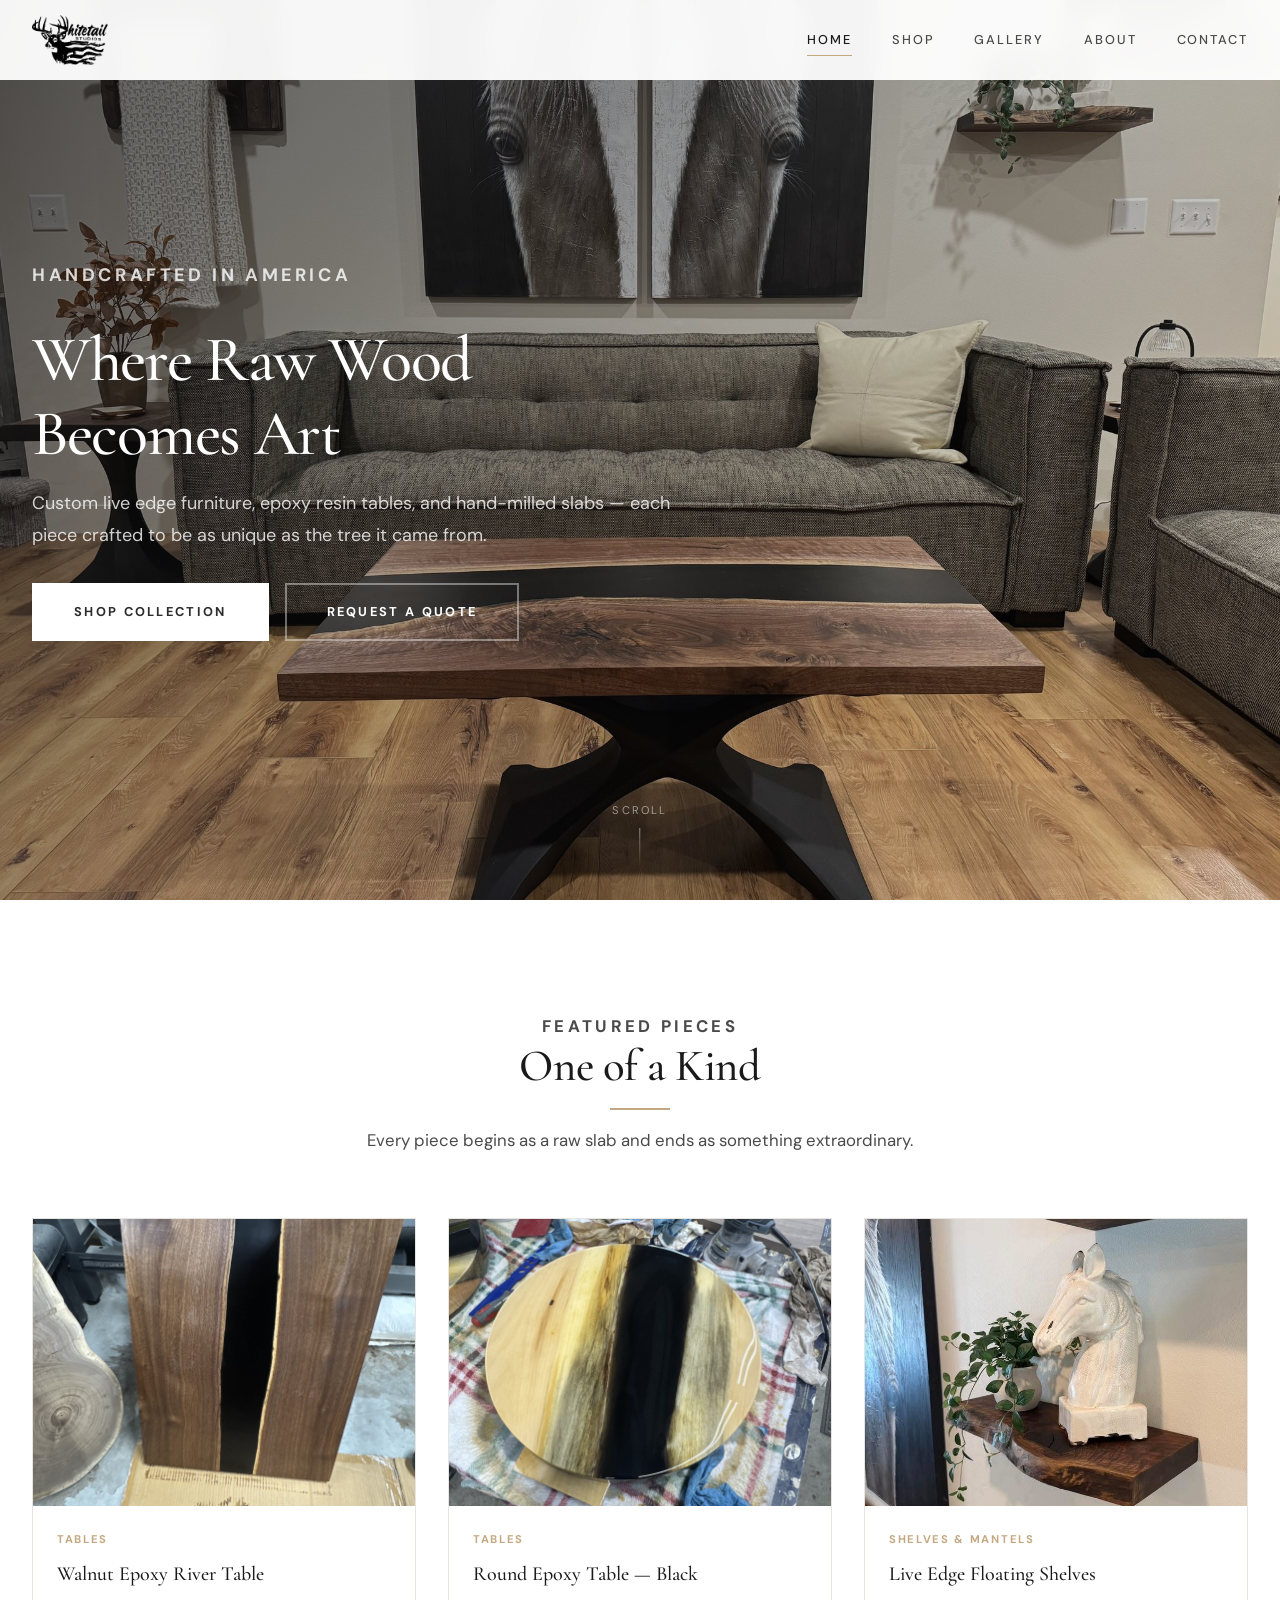
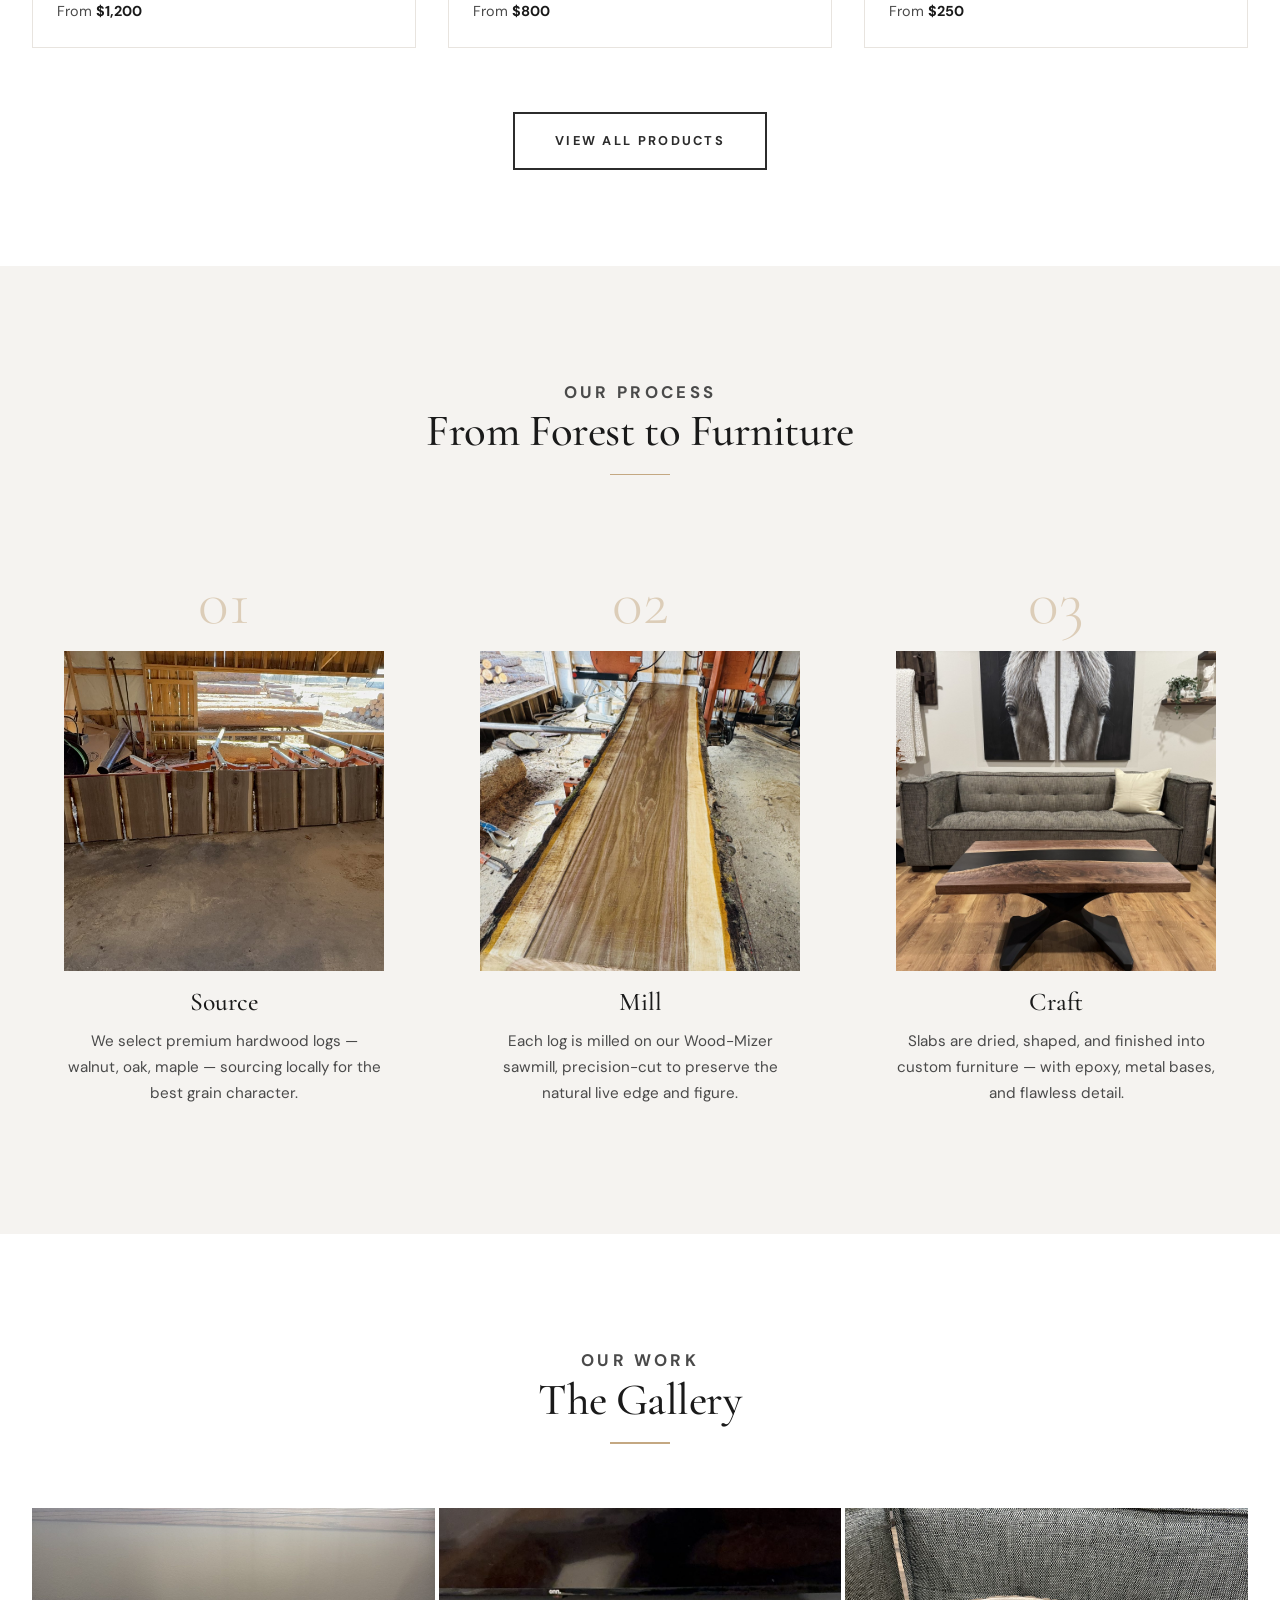
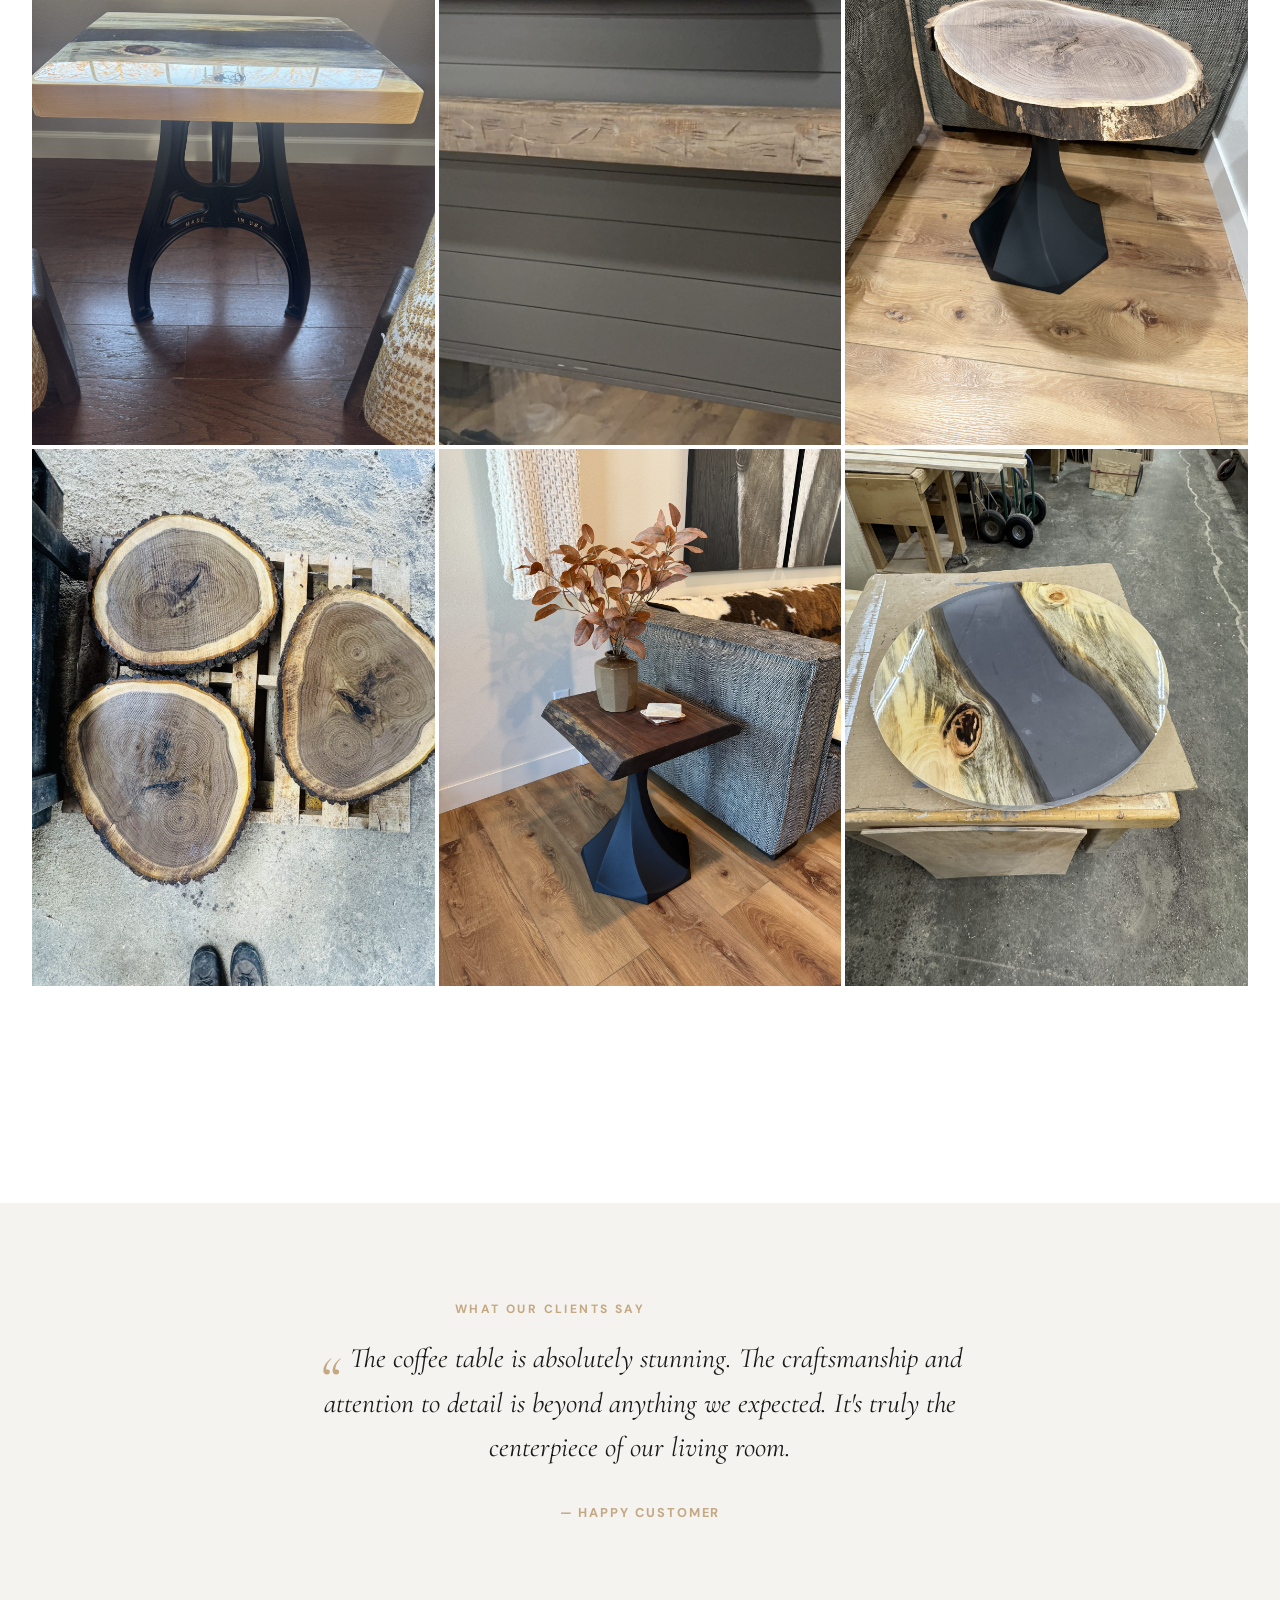
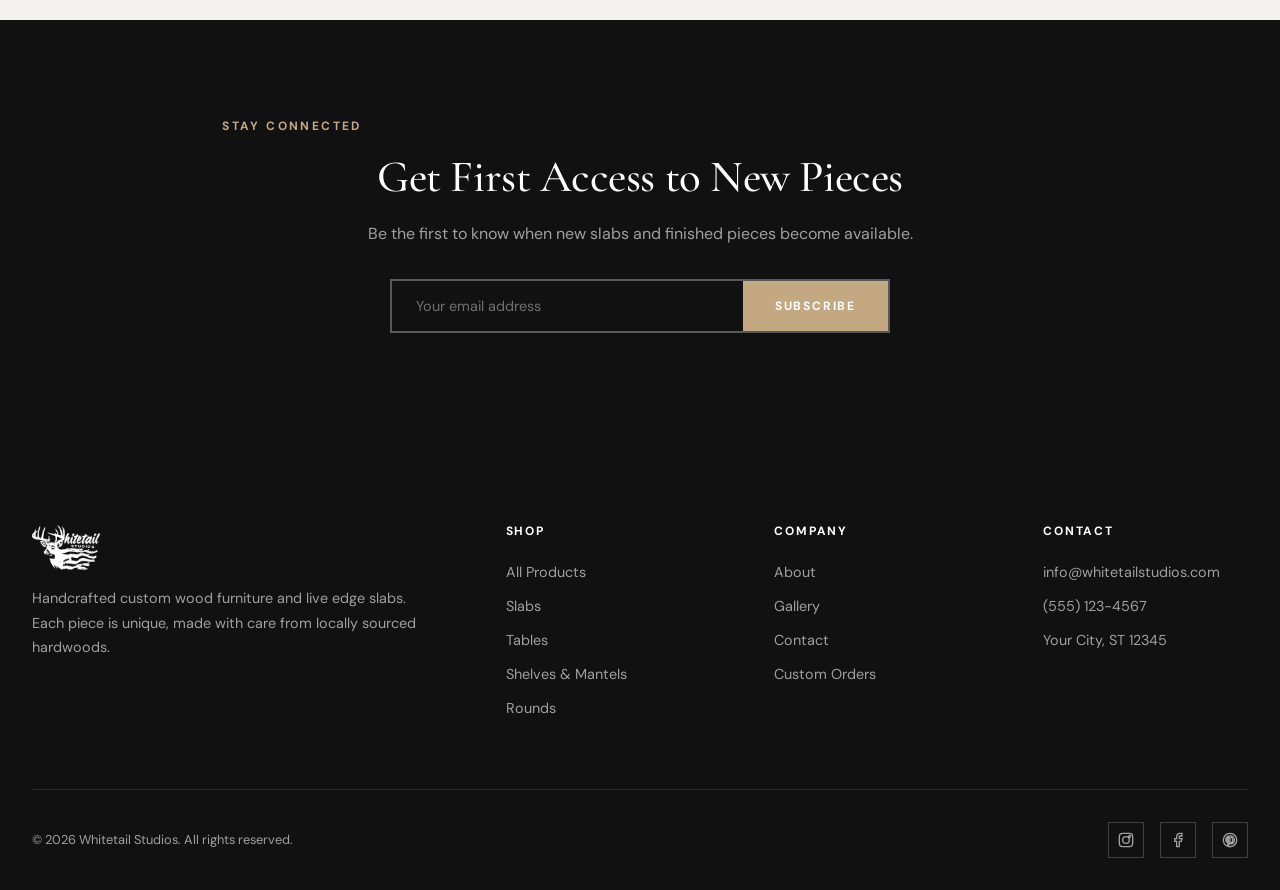
==== mockups/index.html @ dc781086 "Add Whitetail Studios mockup site with optimized product images Interactive HTML/CSS mockups for cli" ====
<!DOCTYPE html>
<html lang="en">
<head>
  <meta charset="UTF-8">
  <meta name="viewport" content="width=device-width, initial-scale=1.0">
  <title>Whitetail Studios — Custom Wood Furniture & Live Edge Slabs</title>
  <link rel="stylesheet" href="style.css">
</head>
<body>

  <!-- Header -->
  <header class="header">
    <div class="header__inner">
      <a href="index.html" class="header__logo">
        <img src="img/whitetail-studios-logo.png" alt="Whitetail Studios">
      </a>
      <nav class="header__nav">
        <a href="index.html" class="active">Home</a>
        <a href="shop.html">Shop</a>
        <a href="gallery.html">Gallery</a>
        <a href="about.html">About</a>
        <a href="contact.html">Contact</a>
      </nav>
      <div class="nav-toggle">
        <span></span>
        <span></span>
        <span></span>
      </div>
    </div>
  </header>

  <!-- Hero -->
  <section class="hero">
    <div class="hero__image">
      <img src="img/walnut-epoxy-coffee-table-living-room.jpg" alt="Walnut epoxy coffee table in modern living room">
    </div>
    <div class="container">
      <div class="hero__content">
        <p class="eyebrow">Handcrafted in America</p>
        <h1>Where Raw Wood Becomes Art</h1>
        <p>Custom live edge furniture, epoxy resin tables, and hand-milled slabs — each piece crafted to be as unique as the tree it came from.</p>
        <div class="hero__actions">
          <a href="shop.html" class="btn btn--white">Shop Collection</a>
          <a href="contact.html" class="btn btn--outline" style="border-color: rgba(255,255,255,0.4); color: white;">Request a Quote</a>
        </div>
      </div>
    </div>
    <div class="hero__scroll">
      <span>Scroll</span>
      <div class="hero__scroll-line"></div>
    </div>
  </section>

  <!-- Featured Products -->
  <section class="section">
    <div class="container">
      <div class="section-header reveal">
        <p class="eyebrow">Featured Pieces</p>
        <h2>One of a Kind</h2>
        <div class="divider"></div>
        <p>Every piece begins as a raw slab and ends as something extraordinary.</p>
      </div>
      <div class="product-grid">
        <a href="product.html" class="product-card reveal reveal-delay-1">
          <div class="product-card__image">
            <img src="img/walnut-epoxy-river-table-black-resin.jpg" alt="Walnut epoxy river table with black resin">
            <div class="product-card__overlay"><span>View Details</span></div>
          </div>
          <div class="product-card__info">
            <div class="product-card__category">Tables</div>
            <div class="product-card__title">Walnut Epoxy River Table</div>
            <div class="product-card__price">From <span>$1,200</span></div>
          </div>
        </a>
        <a href="product.html" class="product-card reveal reveal-delay-2">
          <div class="product-card__image">
            <img src="img/round-wood-epoxy-table-black-resin.jpg" alt="Round wood epoxy table with black resin">
            <div class="product-card__overlay"><span>View Details</span></div>
          </div>
          <div class="product-card__info">
            <div class="product-card__category">Tables</div>
            <div class="product-card__title">Round Epoxy Table — Black</div>
            <div class="product-card__price">From <span>$800</span></div>
          </div>
        </a>
        <a href="product.html" class="product-card reveal reveal-delay-3">
          <div class="product-card__image">
            <img src="img/live-edge-floating-wall-shelves.jpg" alt="Live edge floating wall shelves">
            <div class="product-card__overlay"><span>View Details</span></div>
          </div>
          <div class="product-card__info">
            <div class="product-card__category">Shelves & Mantels</div>
            <div class="product-card__title">Live Edge Floating Shelves</div>
            <div class="product-card__price">From <span>$250</span></div>
          </div>
        </a>
      </div>
      <div style="text-align: center; margin-top: var(--space-lg);" class="reveal">
        <a href="shop.html" class="btn btn--outline">View All Products</a>
      </div>
    </div>
  </section>

  <!-- Our Process -->
  <section class="section section--alt">
    <div class="container">
      <div class="section-header reveal">
        <p class="eyebrow">Our Process</p>
        <h2>From Forest to Furniture</h2>
        <div class="divider"></div>
      </div>
      <div class="process-grid">
        <div class="process-step reveal reveal-delay-1">
          <div class="process-step__number">01</div>
          <div class="process-step__image">
            <img src="img/hardwood-slab-collection-barn.jpg" alt="Raw wood slab collection in barn">
          </div>
          <h3>Source</h3>
          <p>We select premium hardwood logs — walnut, oak, maple — sourcing locally for the best grain character.</p>
        </div>
        <div class="process-step reveal reveal-delay-2">
          <div class="process-step__number">02</div>
          <div class="process-step__image">
            <img src="img/large-walnut-slab-on-sawmill.jpg" alt="Walnut slab on Wood-Mizer sawmill">
          </div>
          <h3>Mill</h3>
          <p>Each log is milled on our Wood-Mizer sawmill, precision-cut to preserve the natural live edge and figure.</p>
        </div>
        <div class="process-step reveal reveal-delay-3">
          <div class="process-step__number">03</div>
          <div class="process-step__image">
            <img src="img/walnut-epoxy-coffee-table-living-room.jpg" alt="Finished walnut epoxy coffee table">
          </div>
          <h3>Craft</h3>
          <p>Slabs are dried, shaped, and finished into custom furniture — with epoxy, metal bases, and flawless detail.</p>
        </div>
      </div>
    </div>
  </section>

  <!-- Gallery Teaser -->
  <section class="section">
    <div class="container">
      <div class="section-header reveal">
        <p class="eyebrow">Our Work</p>
        <h2>The Gallery</h2>
        <div class="divider"></div>
      </div>
      <div class="gallery-grid reveal">
        <div class="gallery-item">
          <img src="img/epoxy-resin-end-table-metal-base.jpg" alt="Epoxy resin end table">
        </div>
        <div class="gallery-item">
          <img src="img/rustic-hand-hewn-fireplace-mantel.jpg" alt="Rustic fireplace mantel">
        </div>
        <div class="gallery-item">
          <img src="img/round-live-edge-side-table-metal-base.jpg" alt="Round live edge side table">
        </div>
        <div class="gallery-item">
          <img src="img/wood-rounds-cross-cut-tabletops.jpg" alt="Wood rounds for tabletops">
        </div>
        <div class="gallery-item">
          <img src="img/walnut-end-table-metal-base-styled.jpg" alt="Walnut end table styled">
        </div>
        <div class="gallery-item">
          <img src="img/round-epoxy-table-grey-resin.jpg" alt="Round epoxy table with grey resin">
        </div>
      </div>
      <div style="text-align: center; margin-top: var(--space-lg);" class="reveal">
        <a href="gallery.html" class="btn btn--outline">View Full Gallery</a>
      </div>
    </div>
  </section>

  <!-- Testimonial -->
  <section class="section section--alt">
    <div class="container">
      <div class="testimonial-slider reveal">
        <p class="eyebrow">What Our Clients Say</p>
        <div class="testimonial__quote">
          The coffee table is absolutely stunning. The craftsmanship and attention to detail is beyond anything we expected. It's truly the centerpiece of our living room.
        </div>
        <div class="testimonial__author">— Happy Customer</div>
      </div>
    </div>
  </section>

  <!-- Newsletter -->
  <section class="section section--dark">
    <div class="container">
      <div class="newsletter reveal">
        <p class="eyebrow">Stay Connected</p>
        <h2>Get First Access to New Pieces</h2>
        <p style="margin: var(--space-sm) auto 0; color: rgba(255,255,255,0.6);">Be the first to know when new slabs and finished pieces become available.</p>
        <form class="newsletter__form">
          <input type="email" placeholder="Your email address" required>
          <button type="submit">Subscribe</button>
        </form>
      </div>
    </div>
  </section>

  <!-- Footer -->
  <footer class="footer">
    <div class="container">
      <div class="footer__grid">
        <div class="footer__brand">
          <img src="img/whitetail-studios-logo.png" alt="Whitetail Studios">
          <p>Handcrafted custom wood furniture and live edge slabs. Each piece is unique, made with care from locally sourced hardwoods.</p>
        </div>
        <div>
          <h4>Shop</h4>
          <div class="footer__links">
            <a href="shop.html">All Products</a>
            <a href="shop.html">Slabs</a>
            <a href="shop.html">Tables</a>
            <a href="shop.html">Shelves & Mantels</a>
            <a href="shop.html">Rounds</a>
          </div>
        </div>
        <div>
          <h4>Company</h4>
          <div class="footer__links">
            <a href="about.html">About</a>
            <a href="gallery.html">Gallery</a>
            <a href="contact.html">Contact</a>
            <a href="contact.html">Custom Orders</a>
          </div>
        </div>
        <div>
          <h4>Contact</h4>
          <div class="footer__links">
            <a href="mailto:info@whitetailstudios.com">info@whitetailstudios.com</a>
            <a href="tel:+15551234567">(555) 123-4567</a>
            <p style="padding: 0.3rem 0; font-size: 0.9rem;">Your City, ST 12345</p>
          </div>
        </div>
      </div>
      <div class="footer__bottom">
        <p>&copy; 2026 Whitetail Studios. All rights reserved.</p>
        <div class="footer__social">
          <a href="#" aria-label="Instagram">
            <svg width="16" height="16" viewBox="0 0 24 24" fill="none" stroke="currentColor" stroke-width="2"><rect x="2" y="2" width="20" height="20" rx="5"/><circle cx="12" cy="12" r="5"/><circle cx="17.5" cy="6.5" r="1.5"/></svg>
          </a>
          <a href="#" aria-label="Facebook">
            <svg width="16" height="16" viewBox="0 0 24 24" fill="none" stroke="currentColor" stroke-width="2"><path d="M18 2h-3a5 5 0 0 0-5 5v3H7v4h3v8h4v-8h3l1-4h-4V7a1 1 0 0 1 1-1h3z"/></svg>
          </a>
          <a href="#" aria-label="Pinterest">
            <svg width="16" height="16" viewBox="0 0 24 24" fill="none" stroke="currentColor" stroke-width="2"><path d="M12 2C6.48 2 2 6.48 2 12c0 4.25 2.67 7.9 6.44 9.34-.09-.78-.17-1.99.04-2.84.18-.78 1.17-4.97 1.17-4.97s-.3-.6-.3-1.48c0-1.38.8-2.42 1.8-2.42.85 0 1.26.64 1.26 1.4 0 .85-.54 2.13-.82 3.31-.24.99.5 1.8 1.46 1.8 1.76 0 3.11-1.85 3.11-4.53 0-2.37-1.7-4.02-4.13-4.02-2.82 0-4.47 2.11-4.47 4.3 0 .85.33 1.76.74 2.26.08.1.09.19.07.29-.08.31-.25.99-.28 1.13-.05.18-.15.22-.34.13-1.25-.58-2.03-2.42-2.03-3.89 0-3.16 2.3-6.07 6.63-6.07 3.48 0 6.19 2.48 6.19 5.8 0 3.46-2.18 6.24-5.2 6.24-1.02 0-1.97-.53-2.3-1.15l-.62 2.38c-.23.87-.84 1.96-1.25 2.62.94.29 1.94.45 2.97.45 5.52 0 10-4.48 10-10S17.52 2 12 2z"/></svg>
          </a>
        </div>
      </div>
    </div>
  </footer>

  <script src="script.js"></script>
</body>
</html>
---- mockups/style.css ----
/* ============================================
   WHITETAIL STUDIOS — Design System
   Aesthetic: Refined Craftsman Minimal
   ============================================ */

/* --- Google Fonts --- */
@import url('https://fonts.googleapis.com/css2?family=Cormorant+Garamond:ital,wght@0,400;0,500;0,600;0,700;1,400&family=DM+Sans:ital,wght@0,400;0,500;0,700;1,400&display=swap');

/* --- CSS Variables --- */
:root {
  /* Colors */
  --white: #FFFFFF;
  --off-white: #FAFAF8;
  --warm-grey: #F5F3F0;
  --light-border: #E8E4DF;
  --muted-tan: #C4A882;
  --tan-hover: #B09570;
  --body-text: #4A4A4A;
  --heading-text: #1A1A1A;
  --charcoal: #2C2C2C;
  --deep-black: #111111;

  /* Typography */
  --font-display: 'Cormorant Garamond', 'Georgia', serif;
  --font-body: 'DM Sans', 'Helvetica Neue', sans-serif;

  /* Spacing */
  --space-xs: 0.5rem;
  --space-sm: 1rem;
  --space-md: 2rem;
  --space-lg: 4rem;
  --space-xl: 6rem;
  --space-2xl: 8rem;

  /* Layout */
  --max-width: 1280px;
  --header-height: 80px;

  /* Transitions */
  --ease-out: cubic-bezier(0.22, 1, 0.36, 1);
  --ease-in-out: cubic-bezier(0.65, 0, 0.35, 1);
}

/* --- Reset & Base --- */
*, *::before, *::after {
  margin: 0;
  padding: 0;
  box-sizing: border-box;
}

html {
  font-size: 16px;
  scroll-behavior: smooth;
  -webkit-font-smoothing: antialiased;
  -moz-osx-font-smoothing: grayscale;
}

body {
  font-family: var(--font-body);
  color: var(--body-text);
  background: var(--white);
  line-height: 1.7;
  overflow-x: hidden;
}

img {
  max-width: 100%;
  height: auto;
  display: block;
}

a {
  color: inherit;
  text-decoration: none;
}

ul, ol {
  list-style: none;
}

button, input, textarea, select {
  font-family: inherit;
  font-size: inherit;
  border: none;
  outline: none;
  background: none;
}

/* --- Typography --- */
h1, h2, h3, h4, h5 {
  font-family: var(--font-display);
  color: var(--heading-text);
  font-weight: 500;
  line-height: 1.15;
}

h1 {
  font-size: clamp(2.5rem, 5vw, 4.5rem);
  letter-spacing: -0.02em;
}

h2 {
  font-size: clamp(1.8rem, 3.5vw, 3rem);
  letter-spacing: -0.01em;
}

h3 {
  font-size: clamp(1.3rem, 2vw, 1.75rem);
}

h4 {
  font-size: 1.125rem;
  font-family: var(--font-body);
  font-weight: 500;
  text-transform: uppercase;
  letter-spacing: 0.15em;
  color: var(--muted-tan);
}

p {
  max-width: 65ch;
}

.eyebrow {
  font-family: var(--font-body);
  font-size: 0.75rem;
  font-weight: 700;
  text-transform: uppercase;
  letter-spacing: 0.2em;
  color: var(--muted-tan);
  margin-bottom: var(--space-sm);
}

/* --- Layout --- */
.container {
  width: 100%;
  max-width: var(--max-width);
  margin: 0 auto;
  padding: 0 var(--space-md);
}

.section {
  padding: var(--space-xl) 0;
}

.section--alt {
  background: var(--warm-grey);
}

.section--dark {
  background: var(--deep-black);
  color: var(--off-white);
}

.section--dark h2,
.section--dark h3,
.section--dark h4 {
  color: var(--white);
}

.section--dark .eyebrow {
  color: var(--muted-tan);
}

/* --- Buttons --- */
.btn {
  display: inline-flex;
  align-items: center;
  gap: 0.5rem;
  padding: 1rem 2.5rem;
  font-family: var(--font-body);
  font-size: 0.8rem;
  font-weight: 700;
  text-transform: uppercase;
  letter-spacing: 0.18em;
  cursor: pointer;
  transition: all 0.4s var(--ease-out);
  position: relative;
  overflow: hidden;
}

.btn--primary {
  background: var(--charcoal);
  color: var(--white);
  border: 2px solid var(--charcoal);
}

.btn--primary:hover {
  background: var(--muted-tan);
  border-color: var(--muted-tan);
  transform: translateY(-2px);
}

.btn--outline {
  background: transparent;
  color: var(--charcoal);
  border: 2px solid var(--charcoal);
}

.btn--outline:hover {
  background: var(--charcoal);
  color: var(--white);
  transform: translateY(-2px);
}

.btn--white {
  background: var(--white);
  color: var(--charcoal);
  border: 2px solid var(--white);
}

.btn--white:hover {
  background: transparent;
  color: var(--white);
  transform: translateY(-2px);
}

.btn--tan {
  background: var(--muted-tan);
  color: var(--white);
  border: 2px solid var(--muted-tan);
}

.btn--tan:hover {
  background: var(--tan-hover);
  border-color: var(--tan-hover);
  transform: translateY(-2px);
}

/* --- Header --- */
.header {
  position: fixed;
  top: 0;
  left: 0;
  right: 0;
  z-index: 1000;
  height: var(--header-height);
  display: flex;
  align-items: center;
  background: rgba(255, 255, 255, 0.95);
  backdrop-filter: blur(10px);
  -webkit-backdrop-filter: blur(10px);
  border-bottom: 1px solid transparent;
  transition: all 0.4s var(--ease-out);
}

.header.scrolled {
  border-bottom-color: var(--light-border);
  box-shadow: 0 2px 30px rgba(0, 0, 0, 0.04);
}

.header__inner {
  display: flex;
  align-items: center;
  justify-content: space-between;
  width: 100%;
  max-width: var(--max-width);
  margin: 0 auto;
  padding: 0 var(--space-md);
}

.header__logo img {
  height: 50px;
  width: auto;
}

.header__nav {
  display: flex;
  align-items: center;
  gap: 2.5rem;
}

.header__nav a {
  font-size: 0.8rem;
  font-weight: 500;
  text-transform: uppercase;
  letter-spacing: 0.15em;
  color: var(--body-text);
  position: relative;
  padding: 0.25rem 0;
  transition: color 0.3s ease;
}

.header__nav a::after {
  content: '';
  position: absolute;
  bottom: -2px;
  left: 0;
  width: 0;
  height: 1.5px;
  background: var(--muted-tan);
  transition: width 0.4s var(--ease-out);
}

.header__nav a:hover {
  color: var(--heading-text);
}

.header__nav a:hover::after,
.header__nav a.active::after {
  width: 100%;
}

.header__nav a.active {
  color: var(--heading-text);
}

/* Mobile Nav Toggle */
.nav-toggle {
  display: none;
  flex-direction: column;
  gap: 6px;
  cursor: pointer;
  padding: 0.5rem;
  z-index: 1001;
}

.nav-toggle span {
  width: 24px;
  height: 1.5px;
  background: var(--heading-text);
  transition: all 0.3s ease;
  transform-origin: center;
}

.nav-toggle.active span:nth-child(1) {
  transform: rotate(45deg) translate(5px, 5px);
}

.nav-toggle.active span:nth-child(2) {
  opacity: 0;
}

.nav-toggle.active span:nth-child(3) {
  transform: rotate(-45deg) translate(5px, -5px);
}

/* --- Hero --- */
.hero {
  position: relative;
  height: 100vh;
  min-height: 600px;
  max-height: 1000px;
  display: flex;
  align-items: center;
  overflow: hidden;
}

.hero--short {
  height: 60vh;
  min-height: 400px;
  max-height: 700px;
}

.hero__image {
  position: absolute;
  inset: 0;
  z-index: 0;
}

.hero__image img {
  width: 100%;
  height: 100%;
  object-fit: cover;
}

.hero__image::after {
  content: '';
  position: absolute;
  inset: 0;
  background: linear-gradient(
    135deg,
    rgba(17, 17, 17, 0.7) 0%,
    rgba(17, 17, 17, 0.3) 50%,
    rgba(17, 17, 17, 0.1) 100%
  );
}

.hero__content {
  position: relative;
  z-index: 1;
  color: var(--white);
  max-width: 650px;
}

.hero__content h1 {
  color: var(--white);
  margin-bottom: var(--space-sm);
  opacity: 0;
  transform: translateY(30px);
  animation: fadeUp 0.8s var(--ease-out) 0.3s forwards;
}

.hero__content p {
  font-size: 1.125rem;
  line-height: 1.8;
  color: rgba(255, 255, 255, 0.8);
  margin-bottom: var(--space-md);
  opacity: 0;
  transform: translateY(30px);
  animation: fadeUp 0.8s var(--ease-out) 0.5s forwards;
}

.hero__actions {
  display: flex;
  gap: var(--space-sm);
  flex-wrap: wrap;
  opacity: 0;
  transform: translateY(30px);
  animation: fadeUp 0.8s var(--ease-out) 0.7s forwards;
}

.hero__scroll {
  position: absolute;
  bottom: 2rem;
  left: 50%;
  transform: translateX(-50%);
  z-index: 1;
  display: flex;
  flex-direction: column;
  align-items: center;
  gap: 0.5rem;
  color: rgba(255, 255, 255, 0.5);
  font-size: 0.7rem;
  text-transform: uppercase;
  letter-spacing: 0.2em;
  animation: float 2s ease-in-out infinite;
}

.hero__scroll-line {
  width: 1px;
  height: 40px;
  background: linear-gradient(to bottom, rgba(255,255,255,0.5), transparent);
}

/* --- Product Cards --- */
.product-grid {
  display: grid;
  grid-template-columns: repeat(auto-fill, minmax(300px, 1fr));
  gap: var(--space-md);
}

.product-card {
  background: var(--white);
  border: 1px solid var(--light-border);
  overflow: hidden;
  cursor: pointer;
  transition: all 0.5s var(--ease-out);
}

.product-card:hover {
  border-color: var(--muted-tan);
  box-shadow: 0 20px 60px rgba(0, 0, 0, 0.08);
  transform: translateY(-4px);
}

.product-card__image {
  position: relative;
  overflow: hidden;
  aspect-ratio: 4/3;
}

.product-card__image img {
  width: 100%;
  height: 100%;
  object-fit: cover;
  transition: transform 0.7s var(--ease-out);
}

.product-card:hover .product-card__image img {
  transform: scale(1.05);
}

.product-card__overlay {
  position: absolute;
  inset: 0;
  background: rgba(17, 17, 17, 0);
  display: flex;
  align-items: center;
  justify-content: center;
  transition: background 0.5s ease;
}

.product-card:hover .product-card__overlay {
  background: rgba(17, 17, 17, 0.15);
}

.product-card__overlay span {
  padding: 0.75rem 1.5rem;
  background: var(--white);
  color: var(--charcoal);
  font-size: 0.75rem;
  font-weight: 700;
  text-transform: uppercase;
  letter-spacing: 0.15em;
  opacity: 0;
  transform: translateY(10px);
  transition: all 0.4s var(--ease-out);
}

.product-card:hover .product-card__overlay span {
  opacity: 1;
  transform: translateY(0);
}

.product-card__info {
  padding: 1.5rem;
}

.product-card__category {
  font-size: 0.7rem;
  font-weight: 700;
  text-transform: uppercase;
  letter-spacing: 0.15em;
  color: var(--muted-tan);
  margin-bottom: 0.5rem;
}

.product-card__title {
  font-family: var(--font-display);
  font-size: 1.25rem;
  font-weight: 500;
  color: var(--heading-text);
  margin-bottom: 0.5rem;
}

.product-card__price {
  font-size: 0.9rem;
  color: var(--body-text);
}

.product-card__price span {
  font-weight: 700;
  color: var(--heading-text);
}

/* --- Process Steps --- */
.process-grid {
  display: grid;
  grid-template-columns: repeat(3, 1fr);
  gap: var(--space-md);
  text-align: center;
}

.process-step {
  padding: var(--space-md);
}

.process-step__number {
  font-family: var(--font-display);
  font-size: 4rem;
  font-weight: 300;
  color: var(--muted-tan);
  line-height: 1;
  margin-bottom: var(--space-sm);
  opacity: 0.5;
}

.process-step__image {
  width: 100%;
  aspect-ratio: 1;
  overflow: hidden;
  margin-bottom: var(--space-sm);
}

.process-step__image img {
  width: 100%;
  height: 100%;
  object-fit: cover;
}

.process-step h3 {
  margin-bottom: 0.75rem;
}

.process-step p {
  font-size: 0.95rem;
  margin: 0 auto;
}

/* --- Gallery Grid --- */
.gallery-grid {
  display: grid;
  grid-template-columns: repeat(3, 1fr);
  gap: 4px;
}

.gallery-grid--masonry {
  grid-template-columns: repeat(3, 1fr);
  grid-auto-rows: 300px;
  gap: var(--space-xs);
}

.gallery-item {
  position: relative;
  overflow: hidden;
  cursor: pointer;
}

.gallery-item--tall {
  grid-row: span 2;
}

.gallery-item--wide {
  grid-column: span 2;
}

.gallery-item img {
  width: 100%;
  height: 100%;
  object-fit: cover;
  transition: transform 0.7s var(--ease-out);
}

.gallery-item:hover img {
  transform: scale(1.05);
}

.gallery-item__overlay {
  position: absolute;
  inset: 0;
  background: rgba(17, 17, 17, 0);
  display: flex;
  align-items: center;
  justify-content: center;
  transition: background 0.4s ease;
}

.gallery-item:hover .gallery-item__overlay {
  background: rgba(17, 17, 17, 0.3);
}

.gallery-item__overlay svg {
  width: 36px;
  height: 36px;
  color: white;
  opacity: 0;
  transform: scale(0.8);
  transition: all 0.4s var(--ease-out);
}

.gallery-item:hover .gallery-item__overlay svg {
  opacity: 1;
  transform: scale(1);
}

/* --- Lightbox --- */
.lightbox {
  position: fixed;
  inset: 0;
  z-index: 2000;
  background: rgba(0, 0, 0, 0.95);
  display: flex;
  align-items: center;
  justify-content: center;
  opacity: 0;
  visibility: hidden;
  transition: all 0.4s ease;
}

.lightbox.active {
  opacity: 1;
  visibility: visible;
}

.lightbox__close {
  position: absolute;
  top: 2rem;
  right: 2rem;
  width: 48px;
  height: 48px;
  display: flex;
  align-items: center;
  justify-content: center;
  color: white;
  cursor: pointer;
  font-size: 1.5rem;
  transition: opacity 0.3s ease;
}

.lightbox__close:hover {
  opacity: 0.7;
}

.lightbox img {
  max-width: 90vw;
  max-height: 85vh;
  object-fit: contain;
  transform: scale(0.95);
  transition: transform 0.4s var(--ease-out);
}

.lightbox.active img {
  transform: scale(1);
}

.lightbox__nav {
  position: absolute;
  top: 50%;
  transform: translateY(-50%);
  width: 48px;
  height: 48px;
  display: flex;
  align-items: center;
  justify-content: center;
  color: white;
  cursor: pointer;
  font-size: 1.5rem;
  transition: opacity 0.3s ease;
}

.lightbox__nav:hover {
  opacity: 0.7;
}

.lightbox__nav--prev { left: 2rem; }
.lightbox__nav--next { right: 2rem; }

/* --- Testimonials --- */
.testimonial-slider {
  text-align: center;
  max-width: 700px;
  margin: 0 auto;
}

.testimonial__quote {
  font-family: var(--font-display);
  font-size: clamp(1.25rem, 2.5vw, 1.75rem);
  font-style: italic;
  color: var(--heading-text);
  line-height: 1.6;
  margin-bottom: var(--space-md);
}

.testimonial__quote::before {
  content: '\201C';
  font-size: 4rem;
  line-height: 0;
  vertical-align: -0.5em;
  color: var(--muted-tan);
  margin-right: 0.25rem;
}

.testimonial__author {
  font-size: 0.8rem;
  font-weight: 700;
  text-transform: uppercase;
  letter-spacing: 0.15em;
  color: var(--muted-tan);
}

/* --- Newsletter --- */
.newsletter {
  text-align: center;
}

.newsletter__form {
  display: flex;
  max-width: 500px;
  margin: var(--space-md) auto 0;
  border: 2px solid var(--charcoal);
}

.newsletter__form input {
  flex: 1;
  padding: 1rem 1.5rem;
  font-size: 0.9rem;
  background: var(--white);
}

.newsletter__form input::placeholder {
  color: #999;
}

.newsletter__form button {
  padding: 1rem 2rem;
  background: var(--charcoal);
  color: var(--white);
  font-size: 0.75rem;
  font-weight: 700;
  text-transform: uppercase;
  letter-spacing: 0.15em;
  cursor: pointer;
  transition: background 0.3s ease;
}

.newsletter__form button:hover {
  background: var(--muted-tan);
}

/* Dark variant */
.section--dark .newsletter__form {
  border-color: rgba(255, 255, 255, 0.3);
}

.section--dark .newsletter__form input {
  background: transparent;
  color: var(--white);
}

.section--dark .newsletter__form input::placeholder {
  color: rgba(255, 255, 255, 0.4);
}

.section--dark .newsletter__form button {
  background: var(--muted-tan);
}

/* --- Quote / Contact Form --- */
.form-group {
  margin-bottom: 1.5rem;
}

.form-group label {
  display: block;
  font-size: 0.75rem;
  font-weight: 700;
  text-transform: uppercase;
  letter-spacing: 0.15em;
  color: var(--heading-text);
  margin-bottom: 0.5rem;
}

.form-group input,
.form-group textarea,
.form-group select {
  width: 100%;
  padding: 1rem 1.25rem;
  border: 1.5px solid var(--light-border);
  background: var(--white);
  color: var(--heading-text);
  font-size: 0.95rem;
  transition: border-color 0.3s ease;
}

.form-group input:focus,
.form-group textarea:focus,
.form-group select:focus {
  border-color: var(--muted-tan);
}

.form-group textarea {
  min-height: 150px;
  resize: vertical;
}

/* --- Filter Bar --- */
.filter-bar {
  display: flex;
  gap: var(--space-sm);
  flex-wrap: wrap;
  margin-bottom: var(--space-lg);
  justify-content: center;
}

.filter-btn {
  padding: 0.6rem 1.5rem;
  font-size: 0.75rem;
  font-weight: 700;
  text-transform: uppercase;
  letter-spacing: 0.15em;
  color: var(--body-text);
  border: 1.5px solid var(--light-border);
  cursor: pointer;
  transition: all 0.3s ease;
}

.filter-btn:hover,
.filter-btn.active {
  background: var(--charcoal);
  color: var(--white);
  border-color: var(--charcoal);
}

/* --- Product Detail --- */
.product-detail {
  display: grid;
  grid-template-columns: 1fr 1fr;
  gap: var(--space-lg);
  align-items: start;
}

.product-gallery__main {
  width: 100%;
  aspect-ratio: 4/3;
  overflow: hidden;
  margin-bottom: var(--space-sm);
}

.product-gallery__main img {
  width: 100%;
  height: 100%;
  object-fit: cover;
}

.product-gallery__thumbs {
  display: flex;
  gap: 0.5rem;
}

.product-gallery__thumb {
  width: 80px;
  height: 60px;
  overflow: hidden;
  cursor: pointer;
  border: 2px solid transparent;
  transition: border-color 0.3s ease;
  opacity: 0.6;
  transition: all 0.3s ease;
}

.product-gallery__thumb:hover,
.product-gallery__thumb.active {
  border-color: var(--muted-tan);
  opacity: 1;
}

.product-gallery__thumb img {
  width: 100%;
  height: 100%;
  object-fit: cover;
}

.product-info h1 {
  margin-bottom: 0.5rem;
}

.product-info__price {
  font-family: var(--font-display);
  font-size: 1.5rem;
  color: var(--heading-text);
  margin-bottom: var(--space-md);
}

.product-info__desc {
  margin-bottom: var(--space-md);
  line-height: 1.8;
}

.product-info__specs {
  margin-bottom: var(--space-md);
  border-top: 1px solid var(--light-border);
}

.product-info__spec {
  display: flex;
  justify-content: space-between;
  padding: 0.75rem 0;
  border-bottom: 1px solid var(--light-border);
  font-size: 0.9rem;
}

.product-info__spec-label {
  font-weight: 700;
  text-transform: uppercase;
  letter-spacing: 0.1em;
  font-size: 0.75rem;
  color: var(--body-text);
}

.product-info__spec-value {
  color: var(--heading-text);
}

/* --- Section Headers --- */
.section-header {
  text-align: center;
  margin-bottom: var(--space-lg);
}

.section-header p {
  margin: var(--space-sm) auto 0;
  color: var(--body-text);
  font-size: 1.05rem;
}

/* --- Divider Line --- */
.divider {
  width: 60px;
  height: 1.5px;
  background: var(--muted-tan);
  margin: var(--space-sm) auto;
}

.divider--left {
  margin-left: 0;
}

/* --- Footer --- */
.footer {
  background: var(--deep-black);
  color: rgba(255, 255, 255, 0.6);
  padding: var(--space-xl) 0 var(--space-md);
}

.footer__grid {
  display: grid;
  grid-template-columns: 2fr 1fr 1fr 1fr;
  gap: var(--space-lg);
  margin-bottom: var(--space-lg);
}

.footer__brand img {
  height: 45px;
  margin-bottom: var(--space-sm);
  filter: brightness(0) invert(1);
}

.footer__brand p {
  font-size: 0.9rem;
  line-height: 1.7;
}

.footer h4 {
  color: var(--white);
  font-family: var(--font-body);
  font-size: 0.75rem;
  font-weight: 700;
  text-transform: uppercase;
  letter-spacing: 0.15em;
  margin-bottom: var(--space-sm);
}

.footer__links a {
  display: block;
  padding: 0.3rem 0;
  font-size: 0.9rem;
  transition: color 0.3s ease;
}

.footer__links a:hover {
  color: var(--muted-tan);
}

.footer__bottom {
  border-top: 1px solid rgba(255, 255, 255, 0.1);
  padding-top: var(--space-md);
  display: flex;
  justify-content: space-between;
  align-items: center;
  font-size: 0.8rem;
}

.footer__social {
  display: flex;
  gap: 1rem;
}

.footer__social a {
  width: 36px;
  height: 36px;
  display: flex;
  align-items: center;
  justify-content: center;
  border: 1px solid rgba(255, 255, 255, 0.2);
  transition: all 0.3s ease;
}

.footer__social a:hover {
  border-color: var(--muted-tan);
  color: var(--muted-tan);
}

/* --- About Page Content --- */
.about-content {
  display: grid;
  grid-template-columns: 1fr 1fr;
  gap: var(--space-lg);
  align-items: center;
}

.about-content--reverse {
  direction: rtl;
}

.about-content--reverse > * {
  direction: ltr;
}

.about-content__image {
  overflow: hidden;
  aspect-ratio: 4/3;
}

.about-content__image img {
  width: 100%;
  height: 100%;
  object-fit: cover;
}

.about-content__text h2 {
  margin-bottom: var(--space-sm);
}

.about-content__text p {
  margin-bottom: var(--space-sm);
}

/* --- Contact Grid --- */
.contact-grid {
  display: grid;
  grid-template-columns: 1fr 1fr;
  gap: var(--space-lg);
}

.contact-info__item {
  margin-bottom: var(--space-md);
}

.contact-info__item h4 {
  margin-bottom: 0.5rem;
}

.contact-info__item p {
  font-size: 0.95rem;
}

/* --- Page Top Padding (for fixed header) --- */
.page-top {
  padding-top: var(--header-height);
}

/* --- Animations --- */
@keyframes fadeUp {
  from {
    opacity: 0;
    transform: translateY(30px);
  }
  to {
    opacity: 1;
    transform: translateY(0);
  }
}

@keyframes float {
  0%, 100% { transform: translateX(-50%) translateY(0); }
  50% { transform: translateX(-50%) translateY(-8px); }
}

/* Scroll reveal */
.reveal {
  opacity: 0;
  transform: translateY(40px);
  transition: opacity 0.8s var(--ease-out), transform 0.8s var(--ease-out);
}

.reveal.visible {
  opacity: 1;
  transform: translateY(0);
}

.reveal-delay-1 { transition-delay: 0.1s; }
.reveal-delay-2 { transition-delay: 0.2s; }
.reveal-delay-3 { transition-delay: 0.3s; }
.reveal-delay-4 { transition-delay: 0.4s; }

/* --- Responsive --- */
@media (max-width: 1024px) {
  .product-detail {
    grid-template-columns: 1fr;
    gap: var(--space-md);
  }

  .about-content {
    grid-template-columns: 1fr;
    gap: var(--space-md);
  }

  .about-content--reverse {
    direction: ltr;
  }

  .footer__grid {
    grid-template-columns: 1fr 1fr;
    gap: var(--space-md);
  }
}

@media (max-width: 768px) {
  :root {
    --space-xl: 4rem;
    --space-2xl: 5rem;
  }

  .header__nav {
    position: fixed;
    top: 0;
    right: -100%;
    width: 280px;
    height: 100vh;
    background: var(--white);
    flex-direction: column;
    justify-content: center;
    gap: 2rem;
    padding: 2rem;
    box-shadow: -10px 0 40px rgba(0, 0, 0, 0.1);
    transition: right 0.4s var(--ease-out);
  }

  .header__nav.open {
    right: 0;
  }

  .nav-toggle {
    display: flex;
  }

  .process-grid {
    grid-template-columns: 1fr;
    gap: var(--space-sm);
  }

  .gallery-grid,
  .gallery-grid--masonry {
    grid-template-columns: 1fr 1fr;
  }

  .gallery-item--wide {
    grid-column: span 1;
  }

  .gallery-item--tall {
    grid-row: span 1;
  }

  .product-grid {
    grid-template-columns: 1fr 1fr;
    gap: var(--space-sm);
  }

  .contact-grid {
    grid-template-columns: 1fr;
  }

  .footer__grid {
    grid-template-columns: 1fr;
    gap: var(--space-md);
  }

  .footer__bottom {
    flex-direction: column;
    gap: var(--space-sm);
    text-align: center;
  }

  .hero {
    min-height: 500px;
  }

  .hero__actions {
    flex-direction: column;
  }

  .btn {
    text-align: center;
    justify-content: center;
  }
}

@media (max-width: 480px) {
  .product-grid {
    grid-template-columns: 1fr;
  }

  .gallery-grid,
  .gallery-grid--masonry {
    grid-template-columns: 1fr;
    grid-auto-rows: 250px;
  }

  .filter-bar {
    justify-content: flex-start;
  }
}
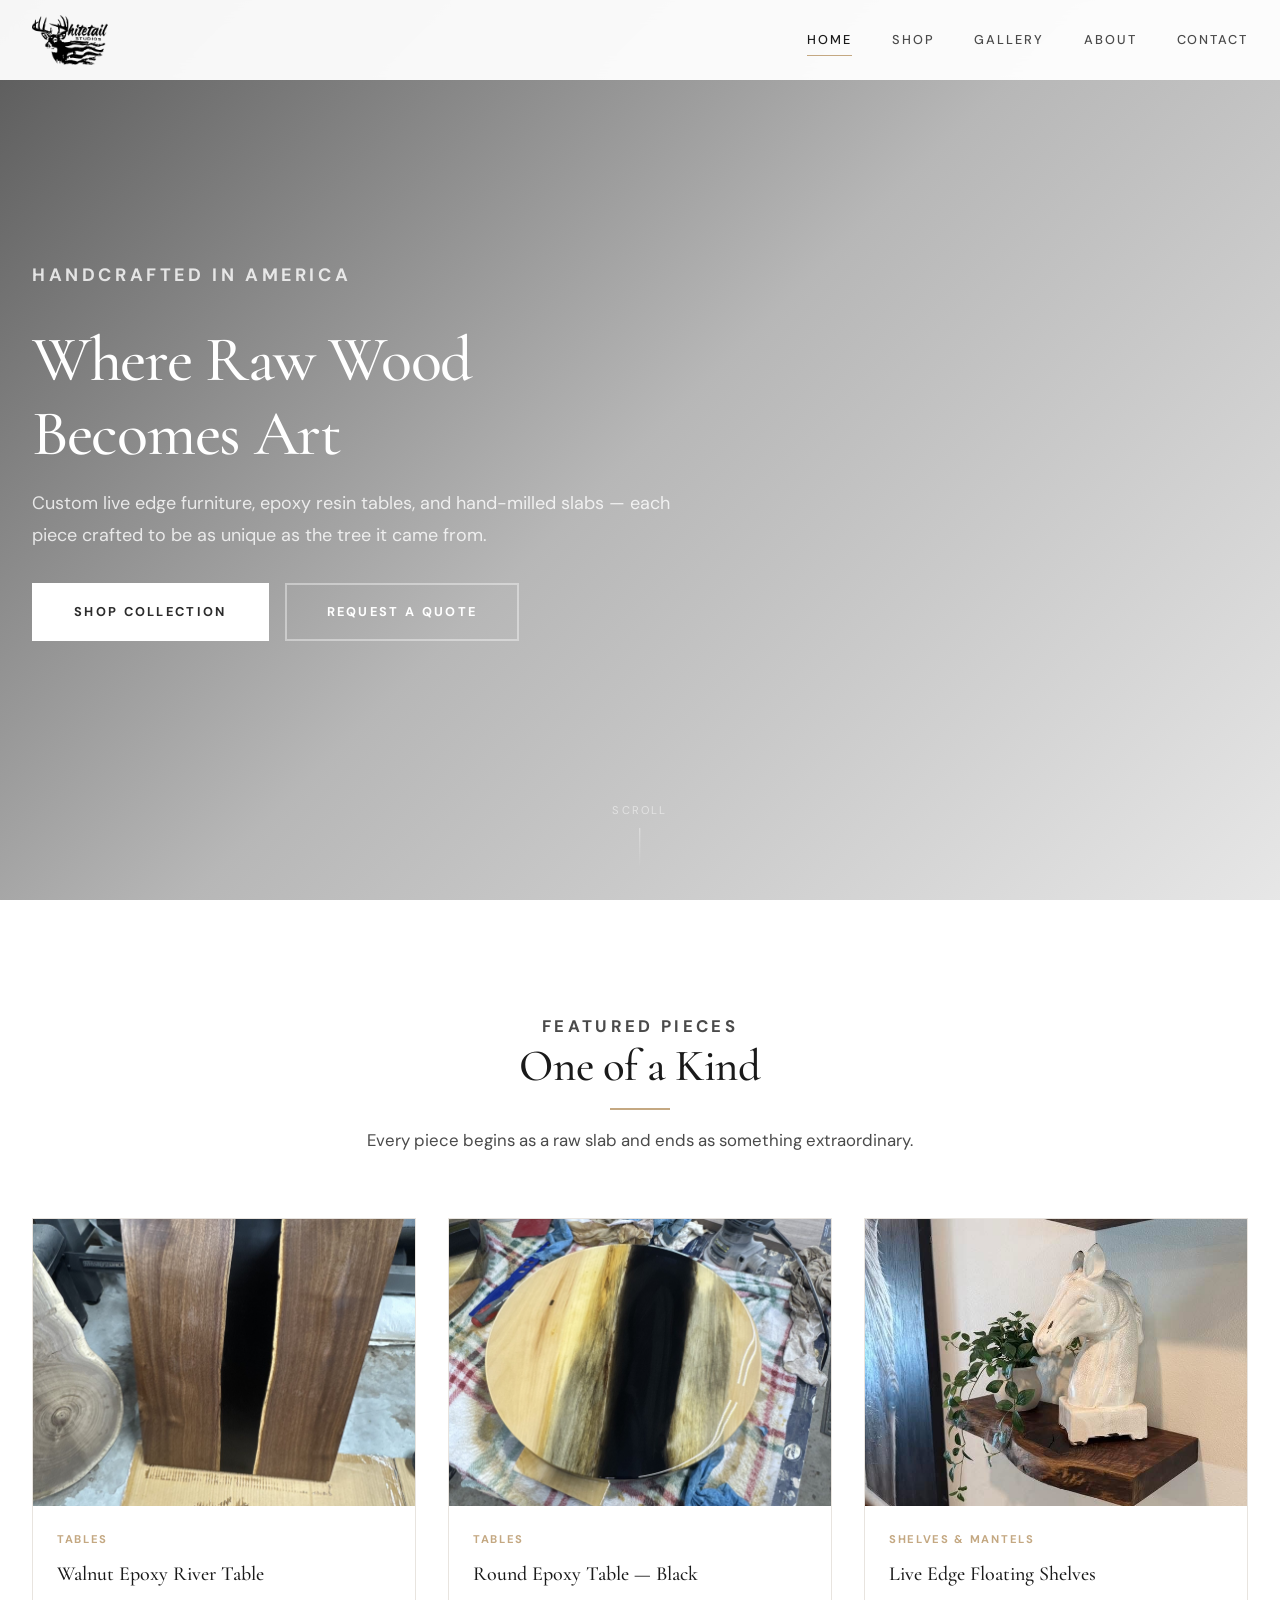
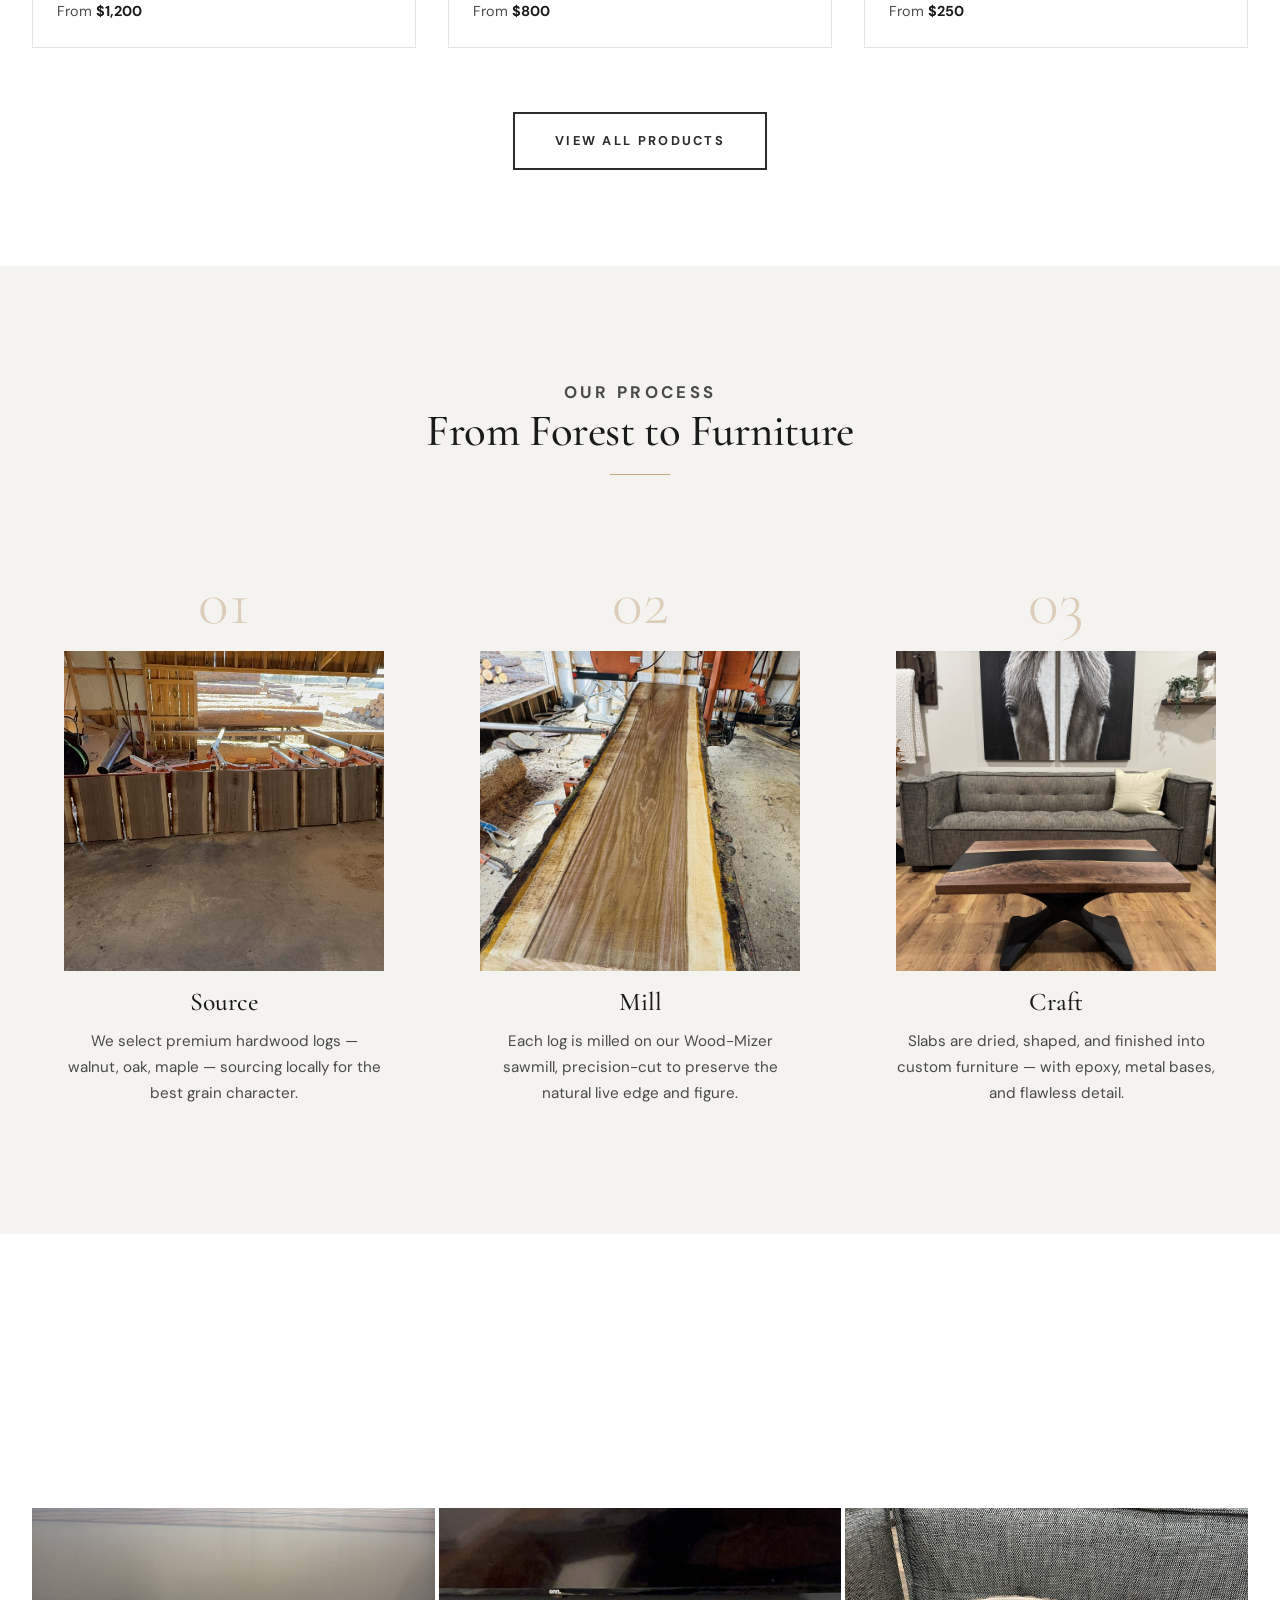
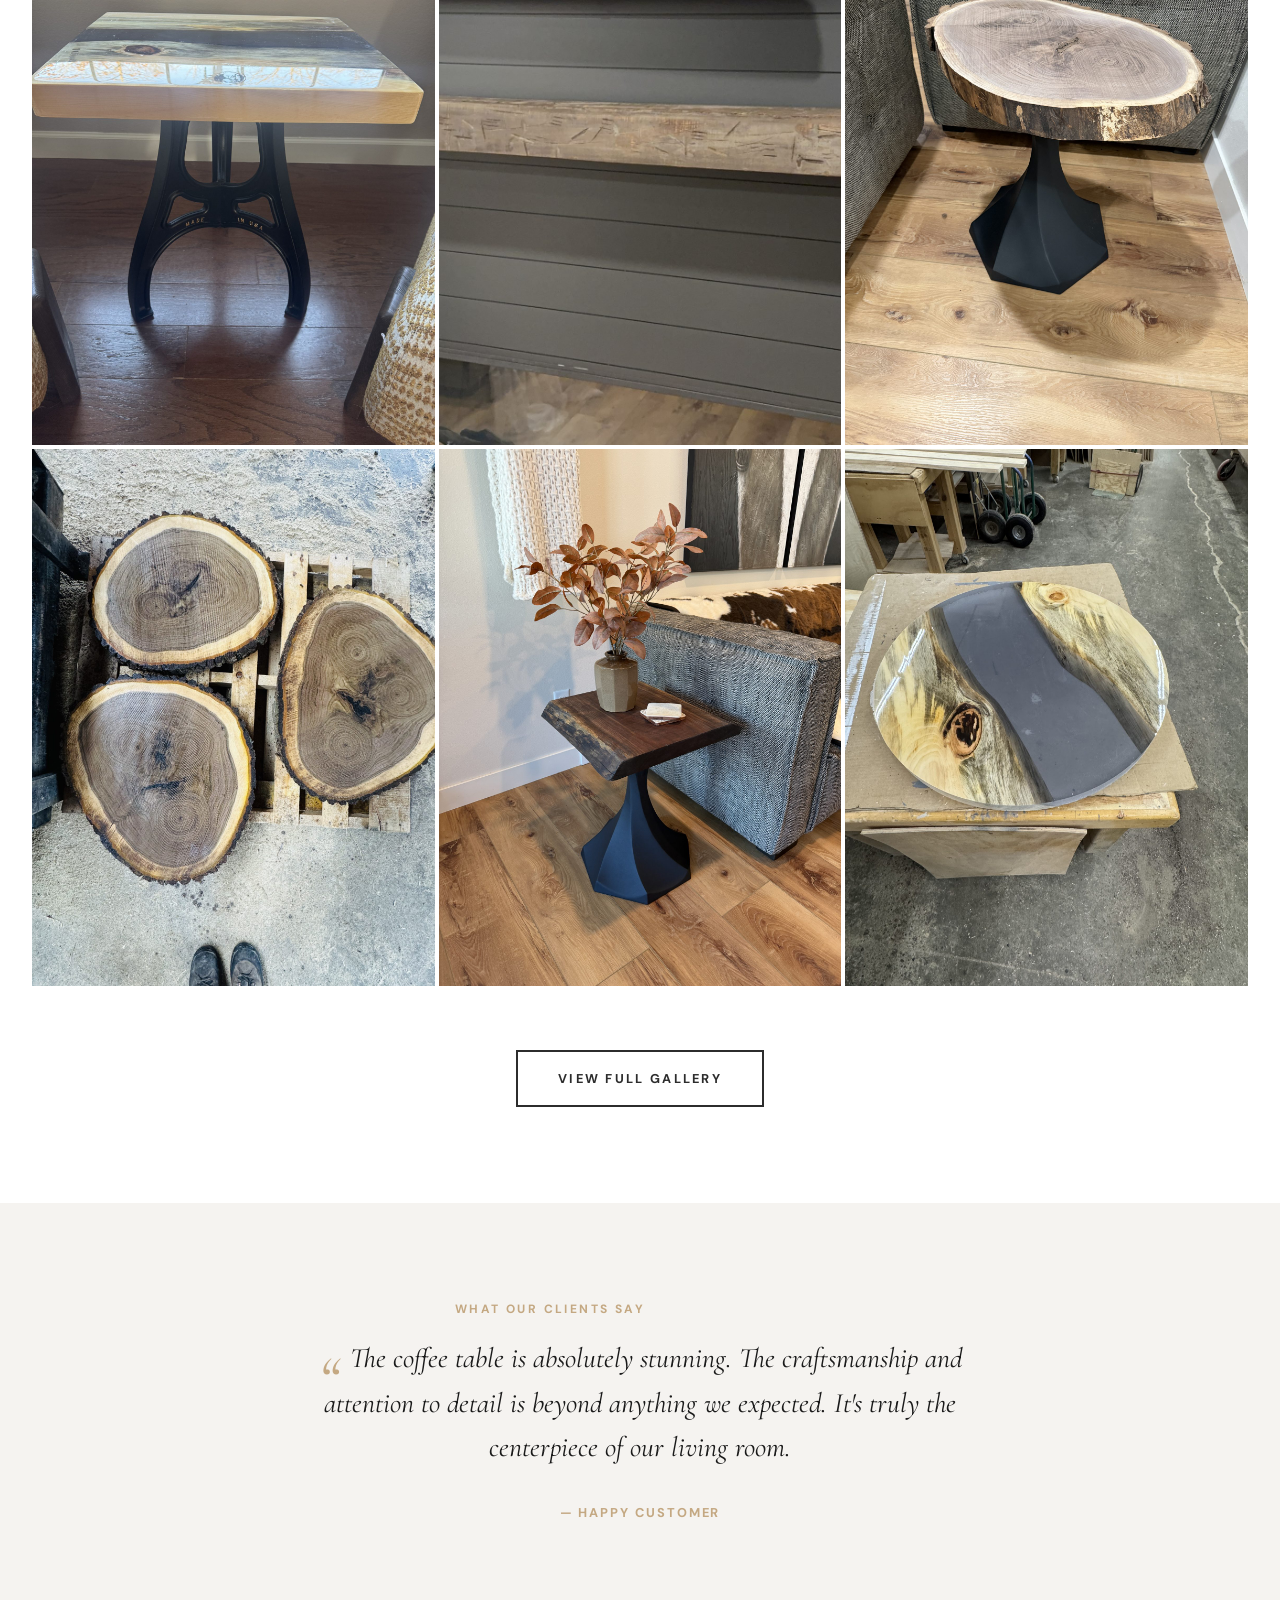
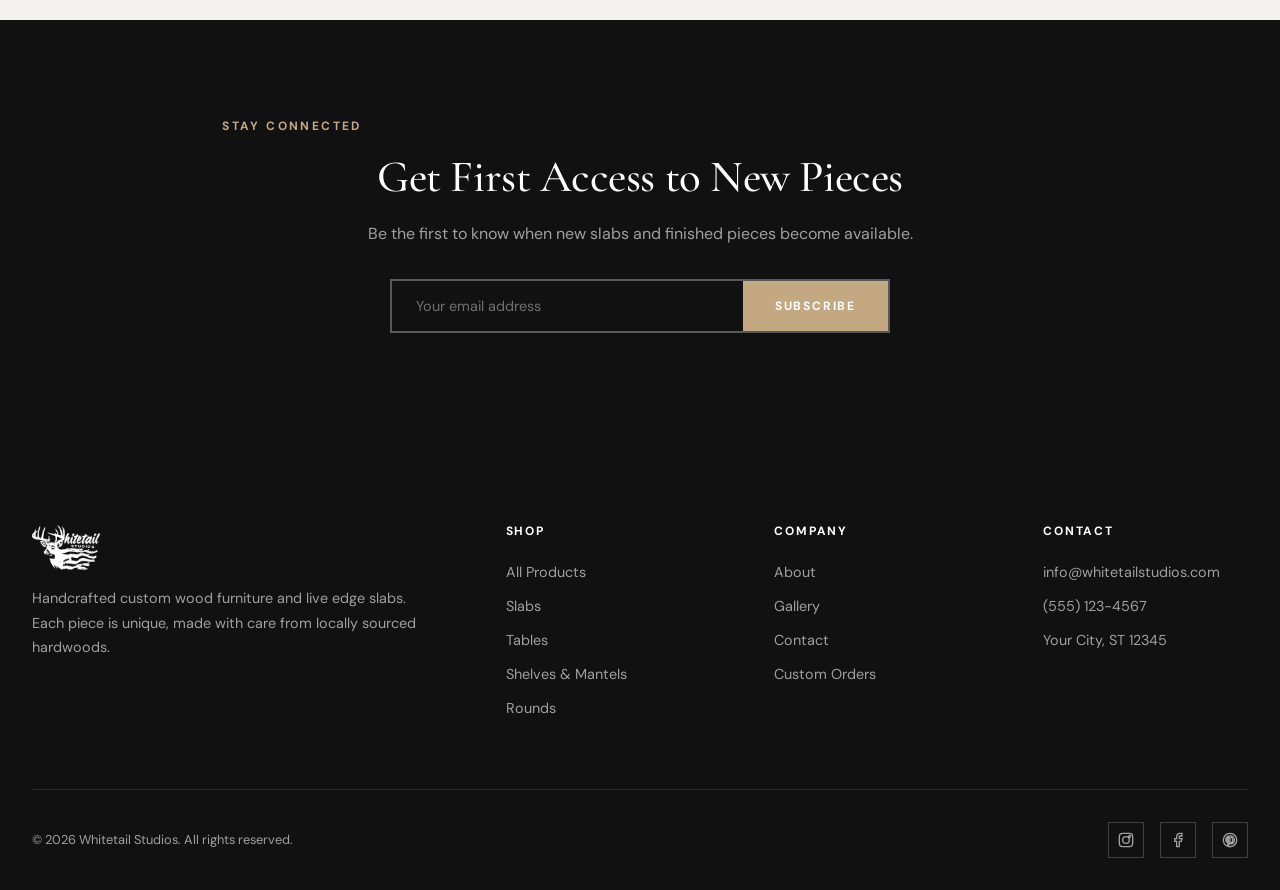
==== commit a310dfdf: "Add Seedance 2.0 hero video to homepage Looping video background replaces static hero image. Static " ====
--- a/mockups/index.html
+++ b/mockups/index.html
@@ -32,7 +32,10 @@
   <!-- Hero -->
   <section class="hero">
     <div class="hero__image">
-      <img src="img/walnut-epoxy-coffee-table-living-room.jpg" alt="Walnut epoxy coffee table in modern living room">
+      <video autoplay muted loop playsinline>
+        <source src="img/whitetal studios.mp4" type="video/mp4">
+      </video>
+      <img src="img/walnut-epoxy-coffee-table-living-room.jpg" alt="Walnut epoxy coffee table in modern living room" style="display:none;">
     </div>
     <div class="container">
       <div class="hero__content">
--- a/mockups/style.css
+++ b/mockups/style.css
@@ -358,7 +358,8 @@
   z-index: 0;
 }
 
-.hero__image img {
+.hero__image img,
+.hero__image video {
   width: 100%;
   height: 100%;
   object-fit: cover;
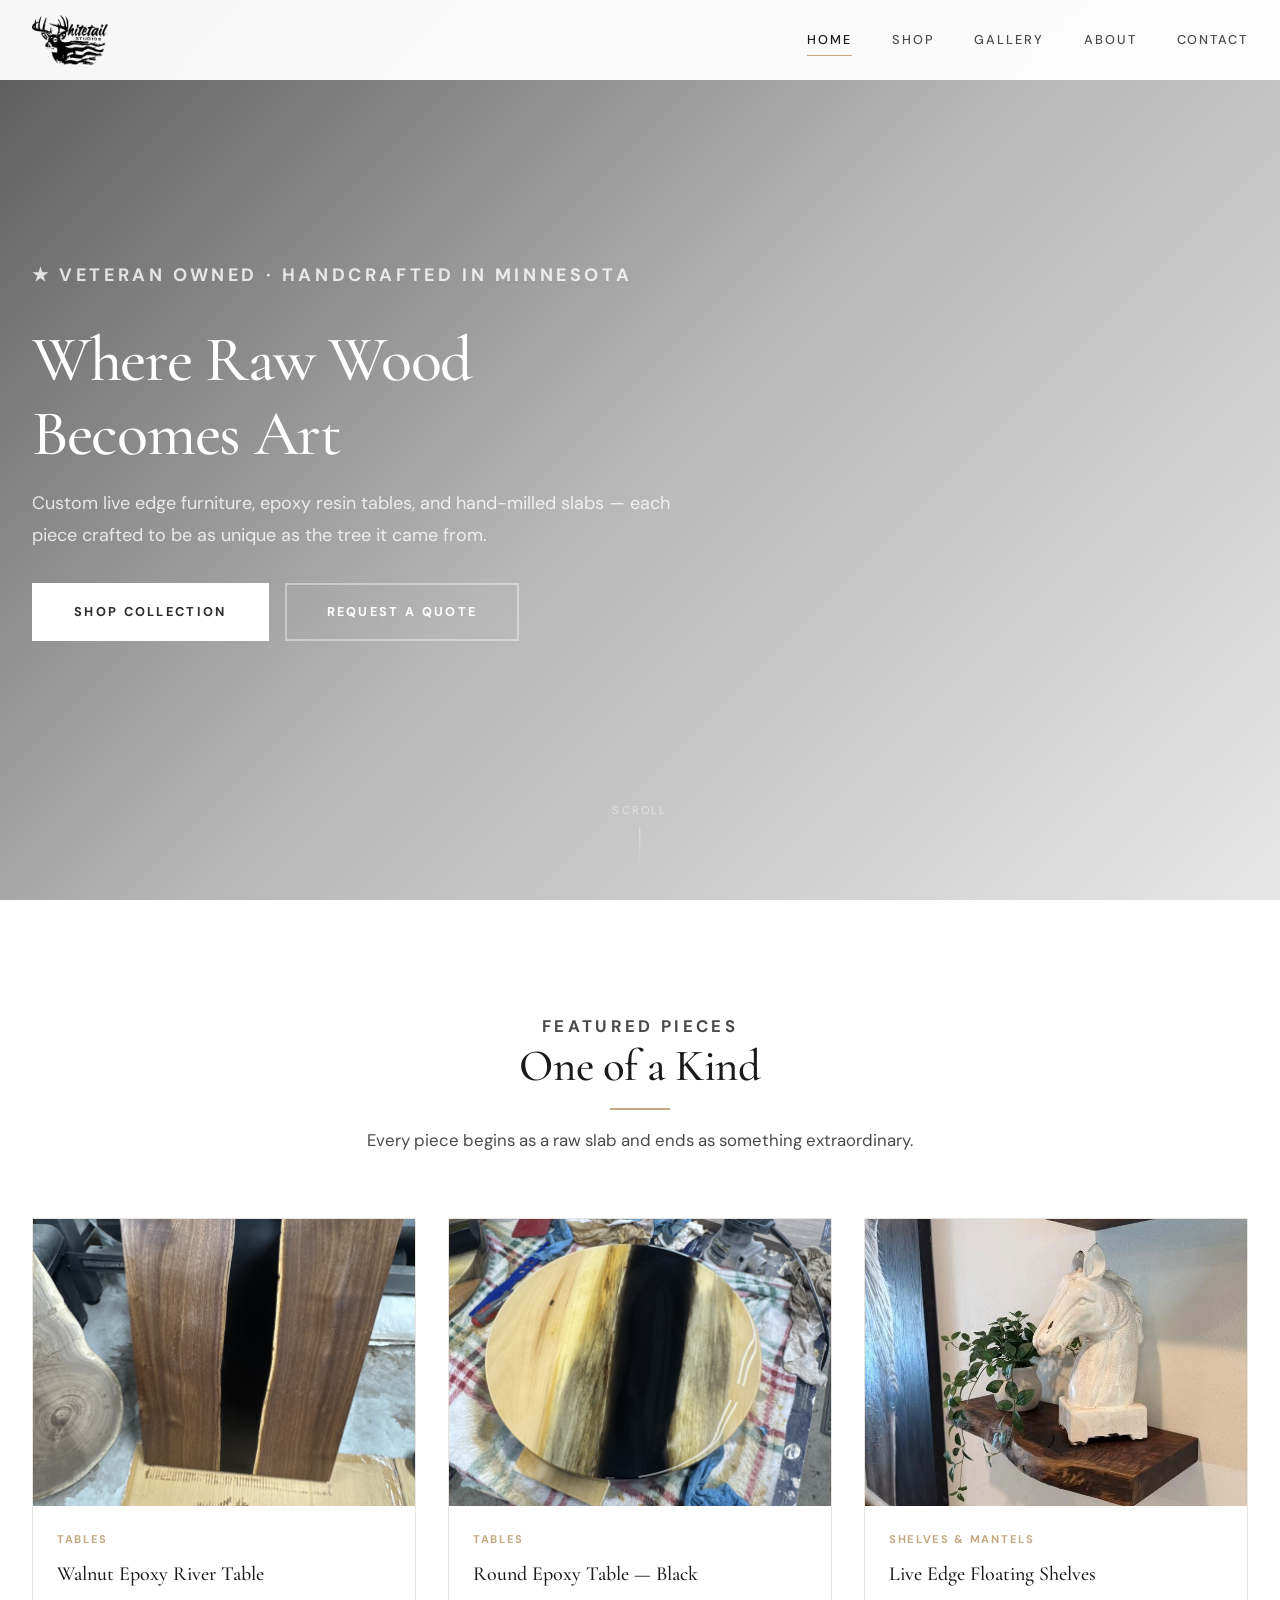
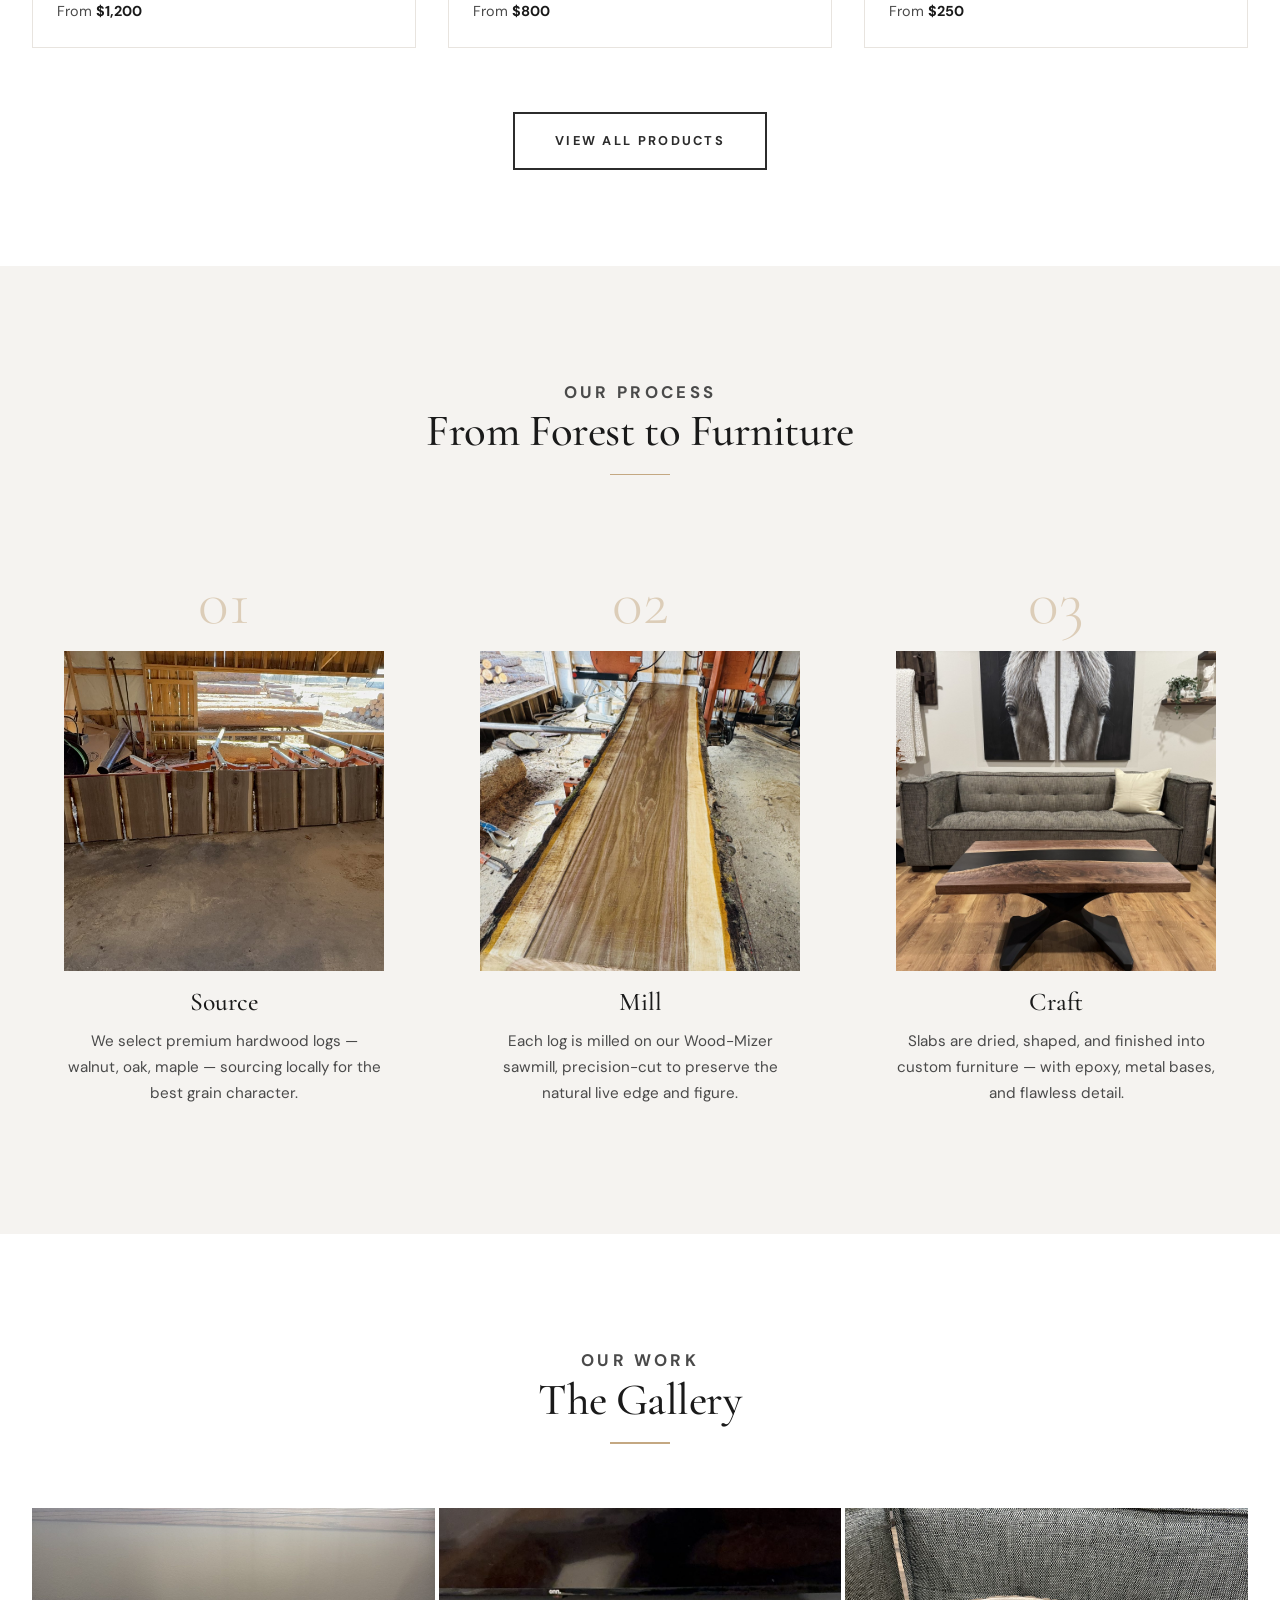
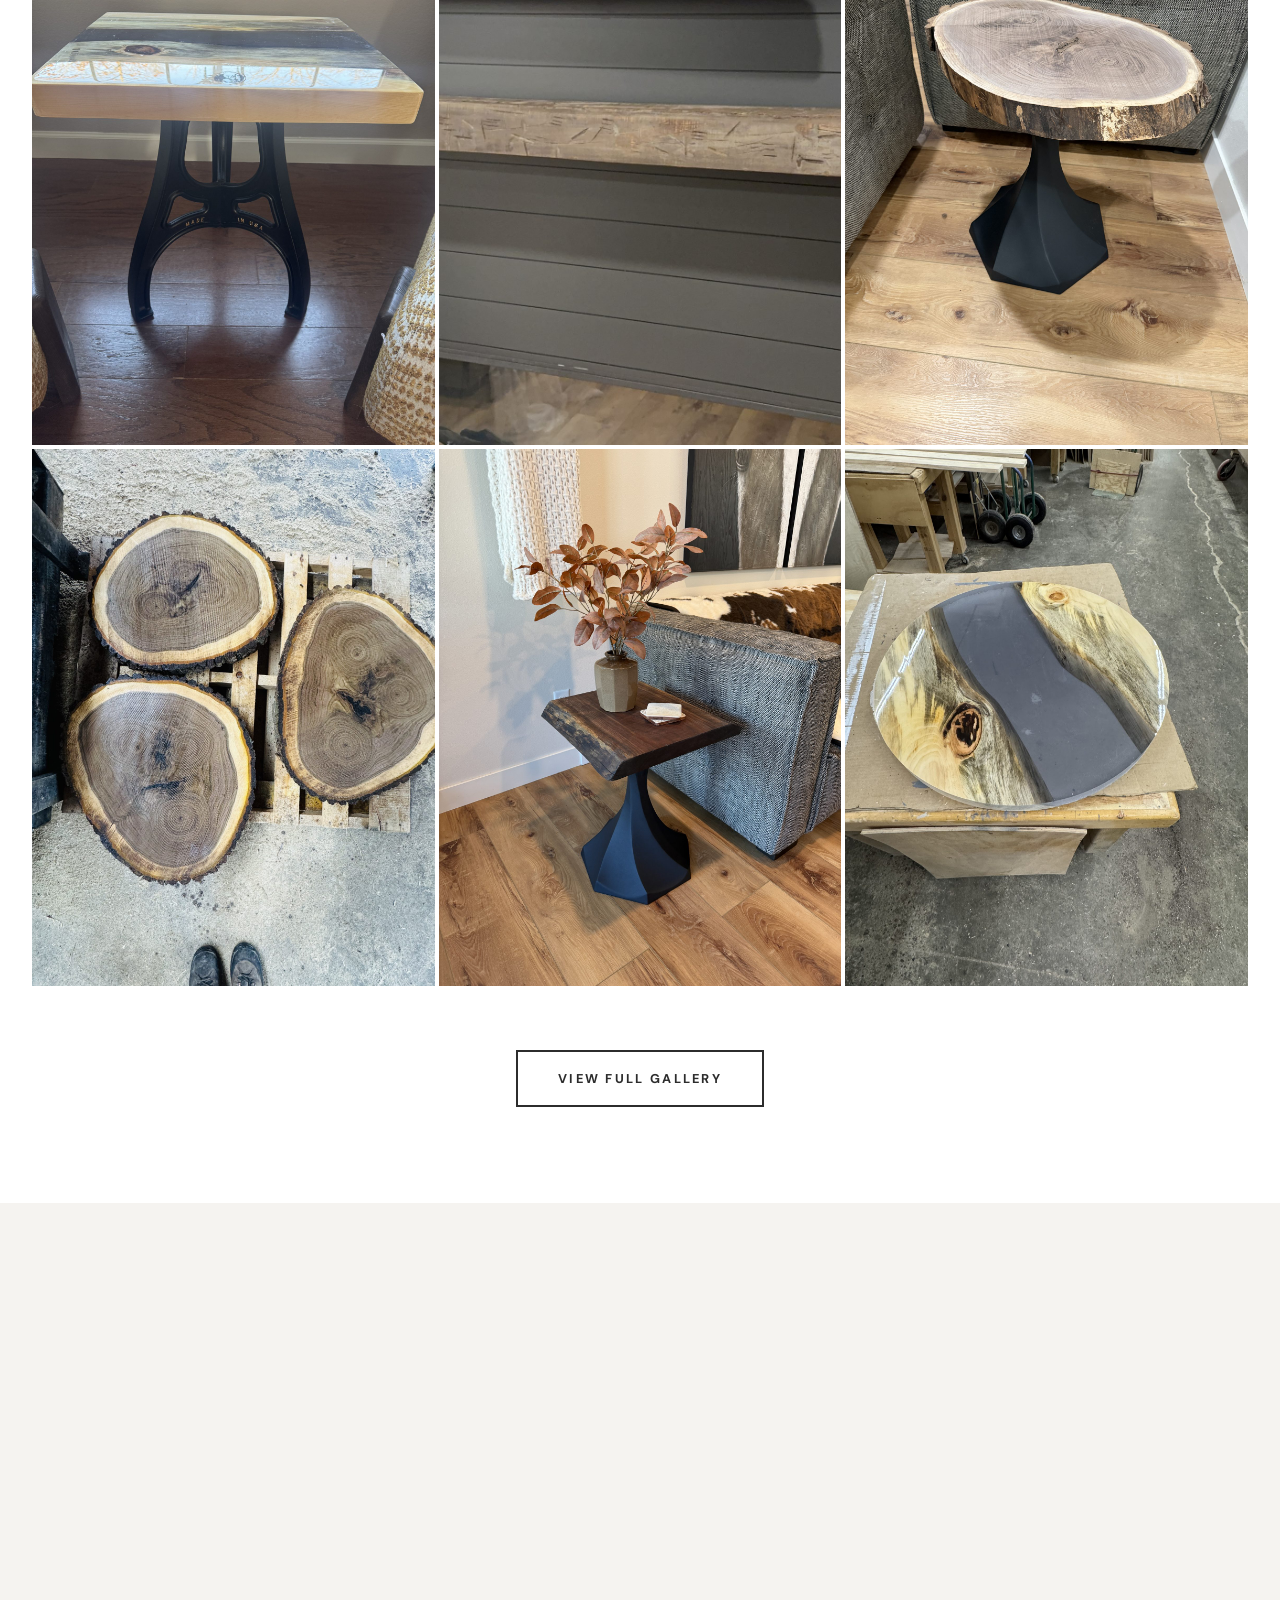
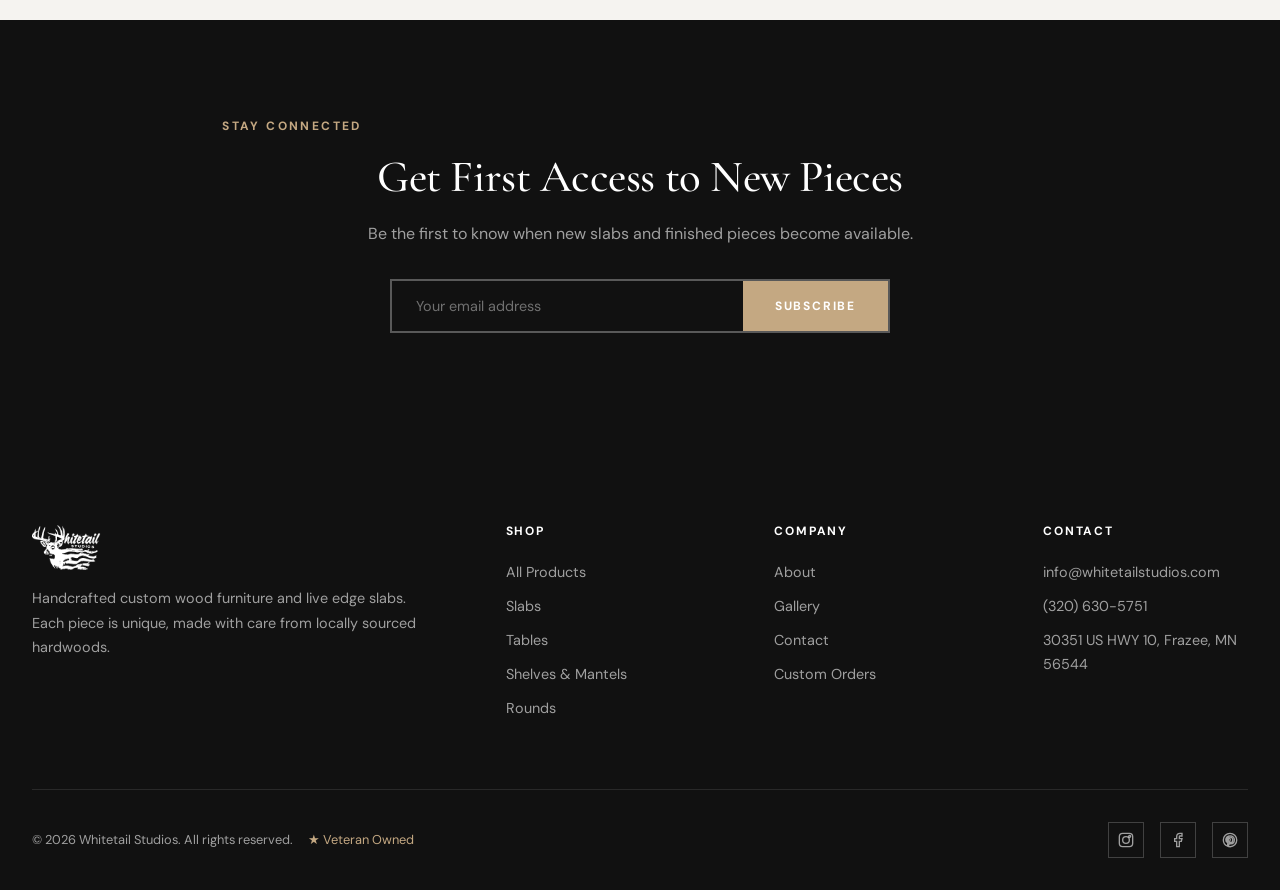
==== commit 0214db46: "Add real contact info, Veteran Owned badge, and expanded gallery - Contact: 30351 US HWY 10, Frazee," ====
--- a/mockups/index.html
+++ b/mockups/index.html
@@ -39,7 +39,7 @@
     </div>
     <div class="container">
       <div class="hero__content">
-        <p class="eyebrow">Handcrafted in America</p>
+        <p class="eyebrow">★ Veteran Owned · Handcrafted in Minnesota</p>
         <h1>Where Raw Wood Becomes Art</h1>
         <p>Custom live edge furniture, epoxy resin tables, and hand-milled slabs — each piece crafted to be as unique as the tree it came from.</p>
         <div class="hero__actions">
@@ -234,13 +234,13 @@
           <h4>Contact</h4>
           <div class="footer__links">
             <a href="mailto:info@whitetailstudios.com">info@whitetailstudios.com</a>
-            <a href="tel:+15551234567">(555) 123-4567</a>
-            <p style="padding: 0.3rem 0; font-size: 0.9rem;">Your City, ST 12345</p>
+            <a href="tel:+13206305751">(320) 630-5751</a>
+            <p style="padding: 0.3rem 0; font-size: 0.9rem;">30351 US HWY 10, Frazee, MN 56544</p>
           </div>
         </div>
       </div>
       <div class="footer__bottom">
-        <p>&copy; 2026 Whitetail Studios. All rights reserved.</p>
+        <p>&copy; 2026 Whitetail Studios. All rights reserved. <span style="color: var(--muted-tan); margin-left: 0.75rem;">★ Veteran Owned</span></p>
         <div class="footer__social">
           <a href="#" aria-label="Instagram">
             <svg width="16" height="16" viewBox="0 0 24 24" fill="none" stroke="currentColor" stroke-width="2"><rect x="2" y="2" width="20" height="20" rx="5"/><circle cx="12" cy="12" r="5"/><circle cx="17.5" cy="6.5" r="1.5"/></svg>
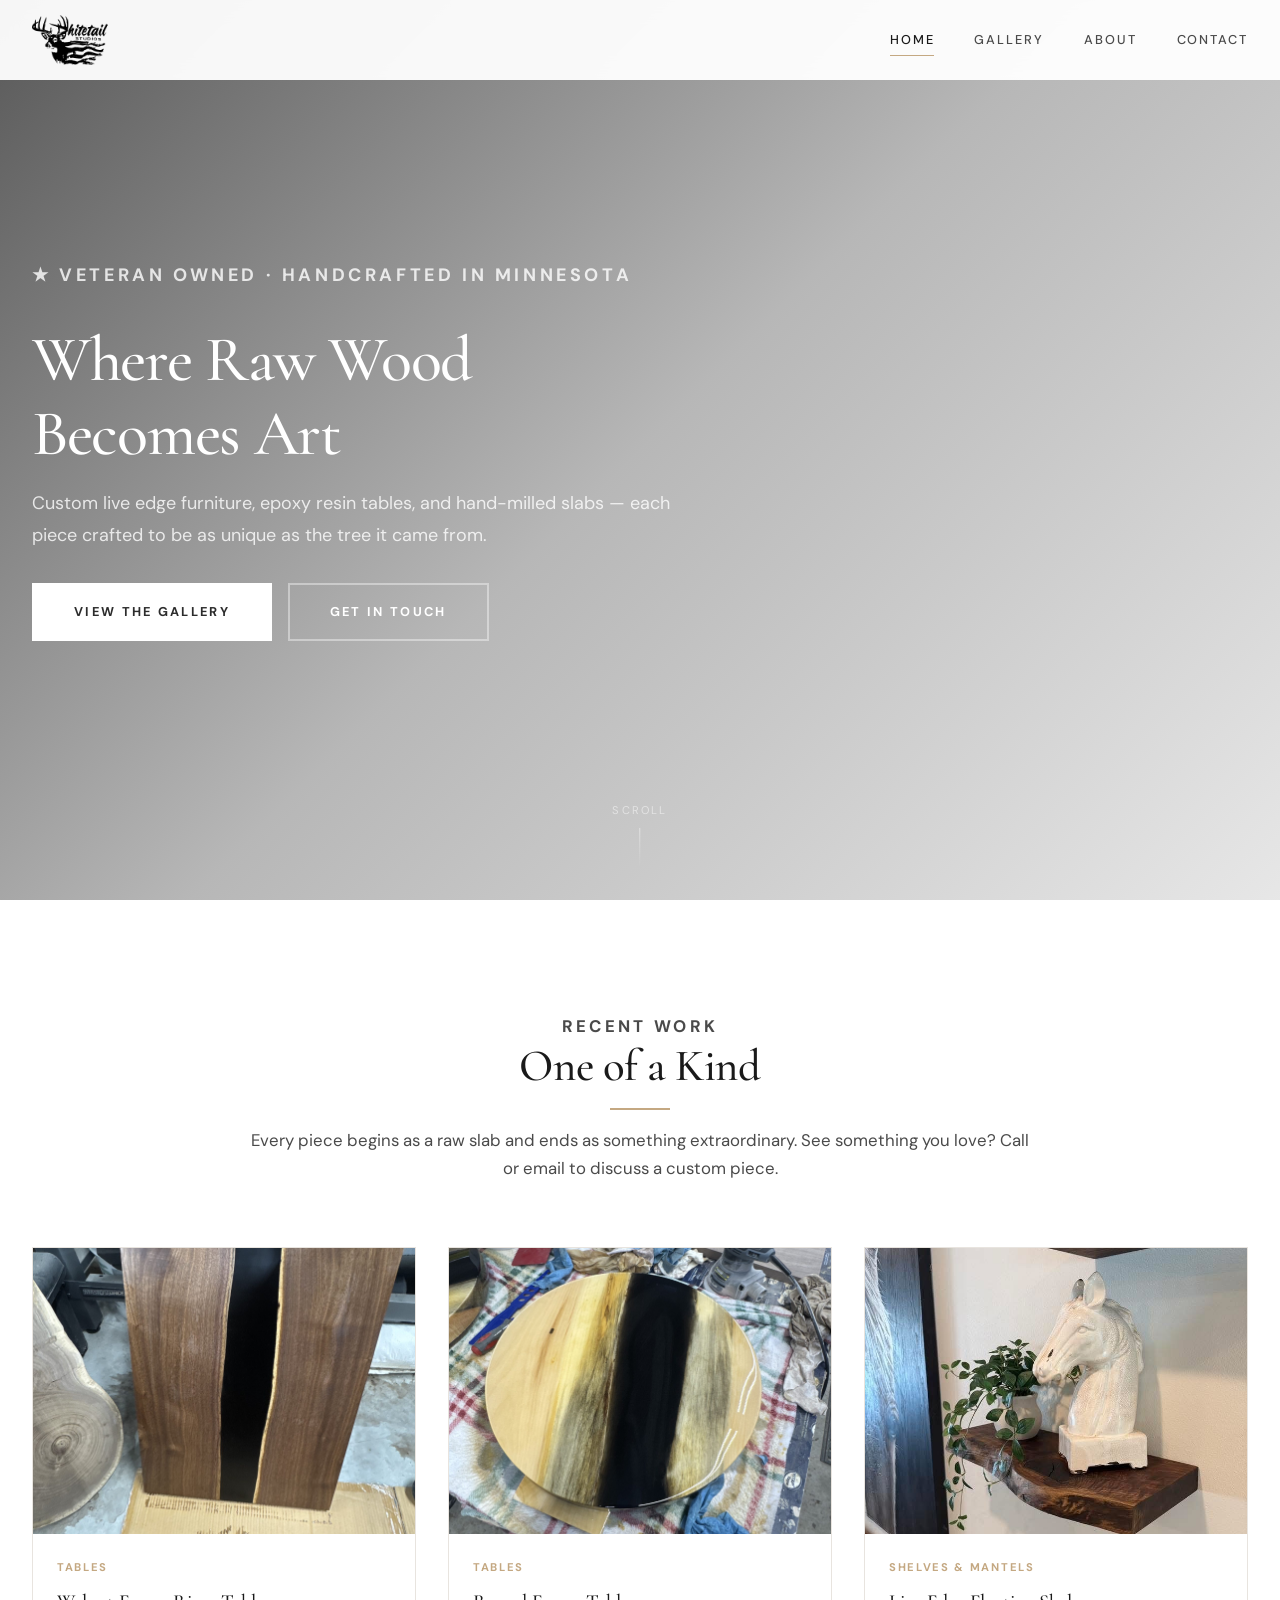
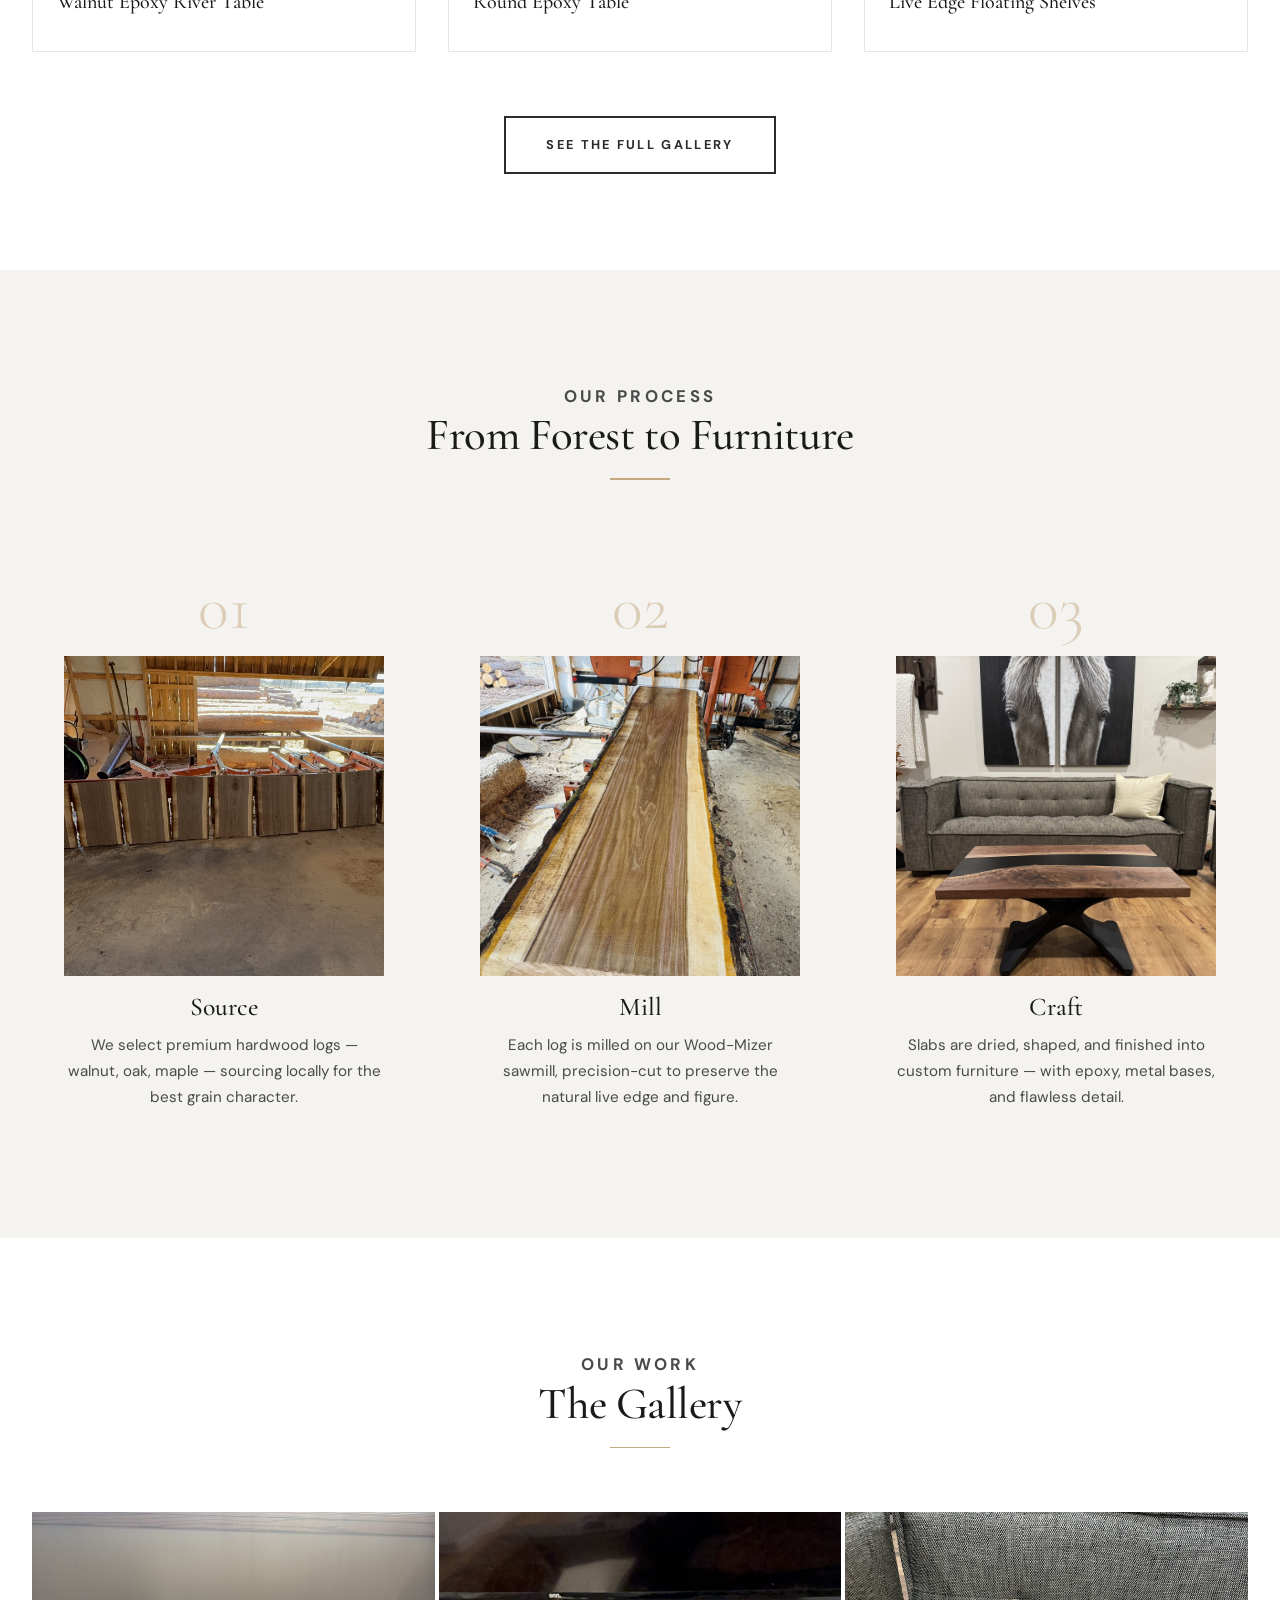
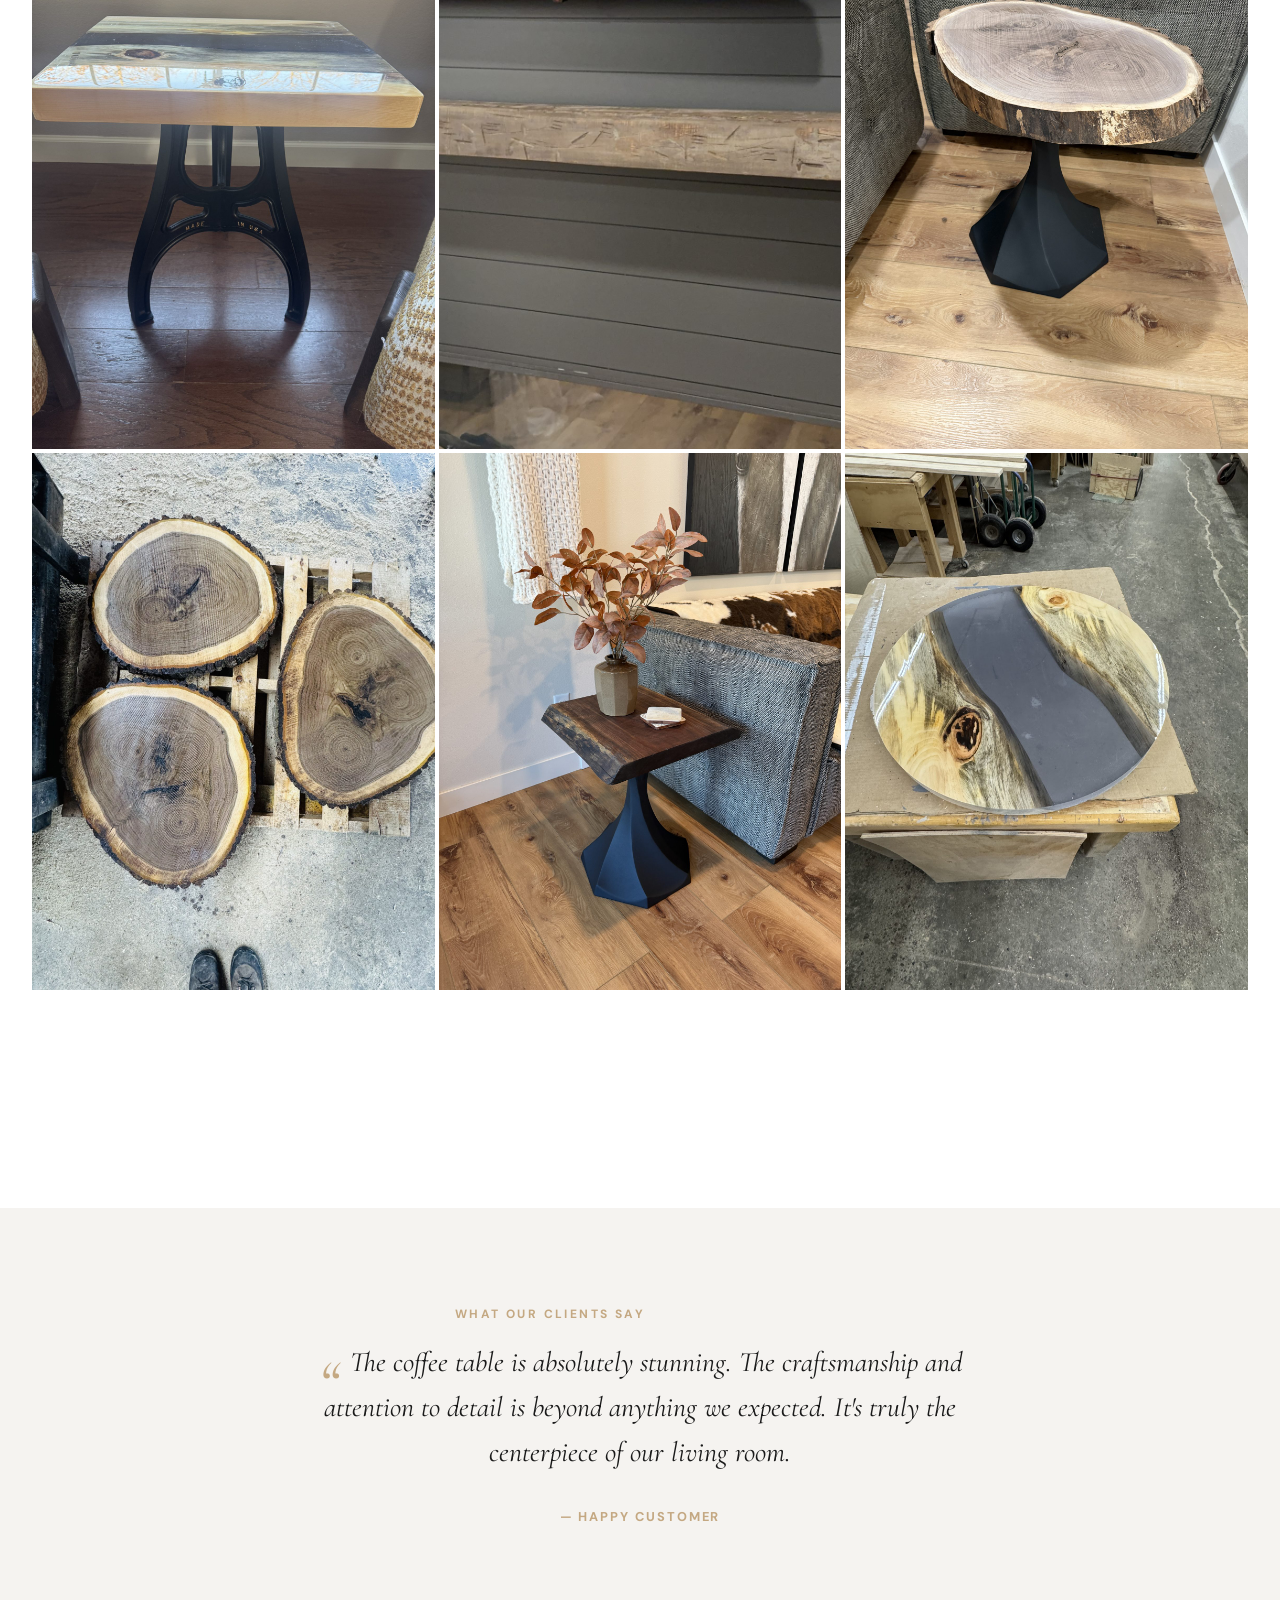
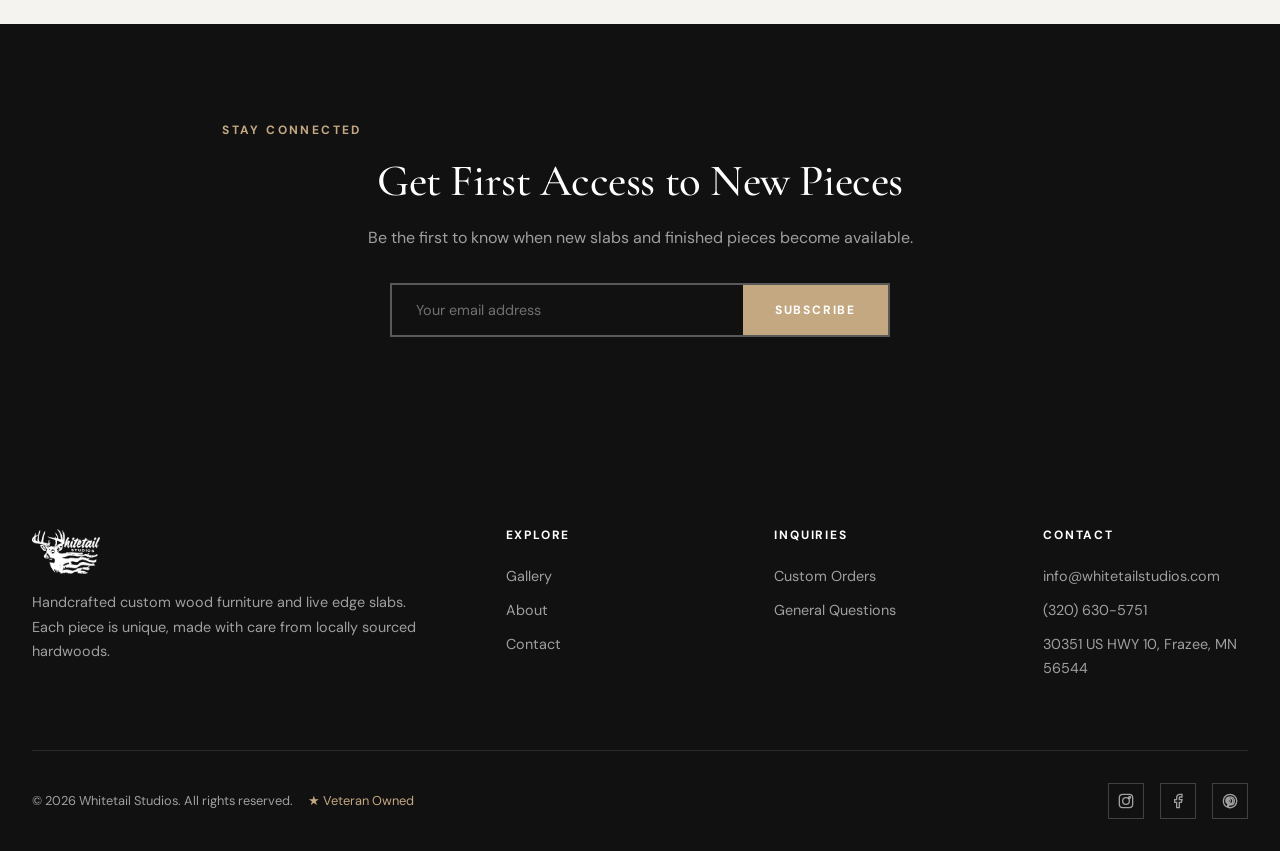
==== commit 4091af53: "Reframe site as portfolio — remove e-commerce, shift to inquiry-based - Remove Shop and Product page" ====
--- a/mockups/index.html
+++ b/mockups/index.html
@@ -16,7 +16,6 @@
       </a>
       <nav class="header__nav">
         <a href="index.html" class="active">Home</a>
-        <a href="shop.html">Shop</a>
         <a href="gallery.html">Gallery</a>
         <a href="about.html">About</a>
         <a href="contact.html">Contact</a>
@@ -43,8 +42,8 @@
         <h1>Where Raw Wood Becomes Art</h1>
         <p>Custom live edge furniture, epoxy resin tables, and hand-milled slabs — each piece crafted to be as unique as the tree it came from.</p>
         <div class="hero__actions">
-          <a href="shop.html" class="btn btn--white">Shop Collection</a>
-          <a href="contact.html" class="btn btn--outline" style="border-color: rgba(255,255,255,0.4); color: white;">Request a Quote</a>
+          <a href="gallery.html" class="btn btn--white">View the Gallery</a>
+          <a href="contact.html" class="btn btn--outline" style="border-color: rgba(255,255,255,0.4); color: white;">Get in Touch</a>
         </div>
       </div>
     </div>
@@ -54,52 +53,49 @@
     </div>
   </section>
 
-  <!-- Featured Products -->
+  <!-- Recent Work -->
   <section class="section">
     <div class="container">
       <div class="section-header reveal">
-        <p class="eyebrow">Featured Pieces</p>
+        <p class="eyebrow">Recent Work</p>
         <h2>One of a Kind</h2>
         <div class="divider"></div>
-        <p>Every piece begins as a raw slab and ends as something extraordinary.</p>
+        <p>Every piece begins as a raw slab and ends as something extraordinary. See something you love? Call or email to discuss a custom piece.</p>
       </div>
       <div class="product-grid">
-        <a href="product.html" class="product-card reveal reveal-delay-1">
+        <a href="gallery.html" class="product-card reveal reveal-delay-1">
           <div class="product-card__image">
             <img src="img/walnut-epoxy-river-table-black-resin.jpg" alt="Walnut epoxy river table with black resin">
-            <div class="product-card__overlay"><span>View Details</span></div>
+            <div class="product-card__overlay"><span>View Gallery</span></div>
           </div>
           <div class="product-card__info">
             <div class="product-card__category">Tables</div>
             <div class="product-card__title">Walnut Epoxy River Table</div>
-            <div class="product-card__price">From <span>$1,200</span></div>
           </div>
         </a>
-        <a href="product.html" class="product-card reveal reveal-delay-2">
+        <a href="gallery.html" class="product-card reveal reveal-delay-2">
           <div class="product-card__image">
             <img src="img/round-wood-epoxy-table-black-resin.jpg" alt="Round wood epoxy table with black resin">
-            <div class="product-card__overlay"><span>View Details</span></div>
+            <div class="product-card__overlay"><span>View Gallery</span></div>
           </div>
           <div class="product-card__info">
             <div class="product-card__category">Tables</div>
-            <div class="product-card__title">Round Epoxy Table — Black</div>
-            <div class="product-card__price">From <span>$800</span></div>
+            <div class="product-card__title">Round Epoxy Table</div>
           </div>
         </a>
-        <a href="product.html" class="product-card reveal reveal-delay-3">
+        <a href="gallery.html" class="product-card reveal reveal-delay-3">
           <div class="product-card__image">
             <img src="img/live-edge-floating-wall-shelves.jpg" alt="Live edge floating wall shelves">
-            <div class="product-card__overlay"><span>View Details</span></div>
+            <div class="product-card__overlay"><span>View Gallery</span></div>
           </div>
           <div class="product-card__info">
             <div class="product-card__category">Shelves & Mantels</div>
             <div class="product-card__title">Live Edge Floating Shelves</div>
-            <div class="product-card__price">From <span>$250</span></div>
           </div>
         </a>
       </div>
       <div style="text-align: center; margin-top: var(--space-lg);" class="reveal">
-        <a href="shop.html" class="btn btn--outline">View All Products</a>
+        <a href="gallery.html" class="btn btn--outline">See the Full Gallery</a>
       </div>
     </div>
   </section>
@@ -212,22 +208,18 @@
           <p>Handcrafted custom wood furniture and live edge slabs. Each piece is unique, made with care from locally sourced hardwoods.</p>
         </div>
         <div>
-          <h4>Shop</h4>
+          <h4>Explore</h4>
           <div class="footer__links">
-            <a href="shop.html">All Products</a>
-            <a href="shop.html">Slabs</a>
-            <a href="shop.html">Tables</a>
-            <a href="shop.html">Shelves & Mantels</a>
-            <a href="shop.html">Rounds</a>
+            <a href="gallery.html">Gallery</a>
+            <a href="about.html">About</a>
+            <a href="contact.html">Contact</a>
           </div>
         </div>
         <div>
-          <h4>Company</h4>
+          <h4>Inquiries</h4>
           <div class="footer__links">
-            <a href="about.html">About</a>
-            <a href="gallery.html">Gallery</a>
-            <a href="contact.html">Contact</a>
             <a href="contact.html">Custom Orders</a>
+            <a href="contact.html">General Questions</a>
           </div>
         </div>
         <div>
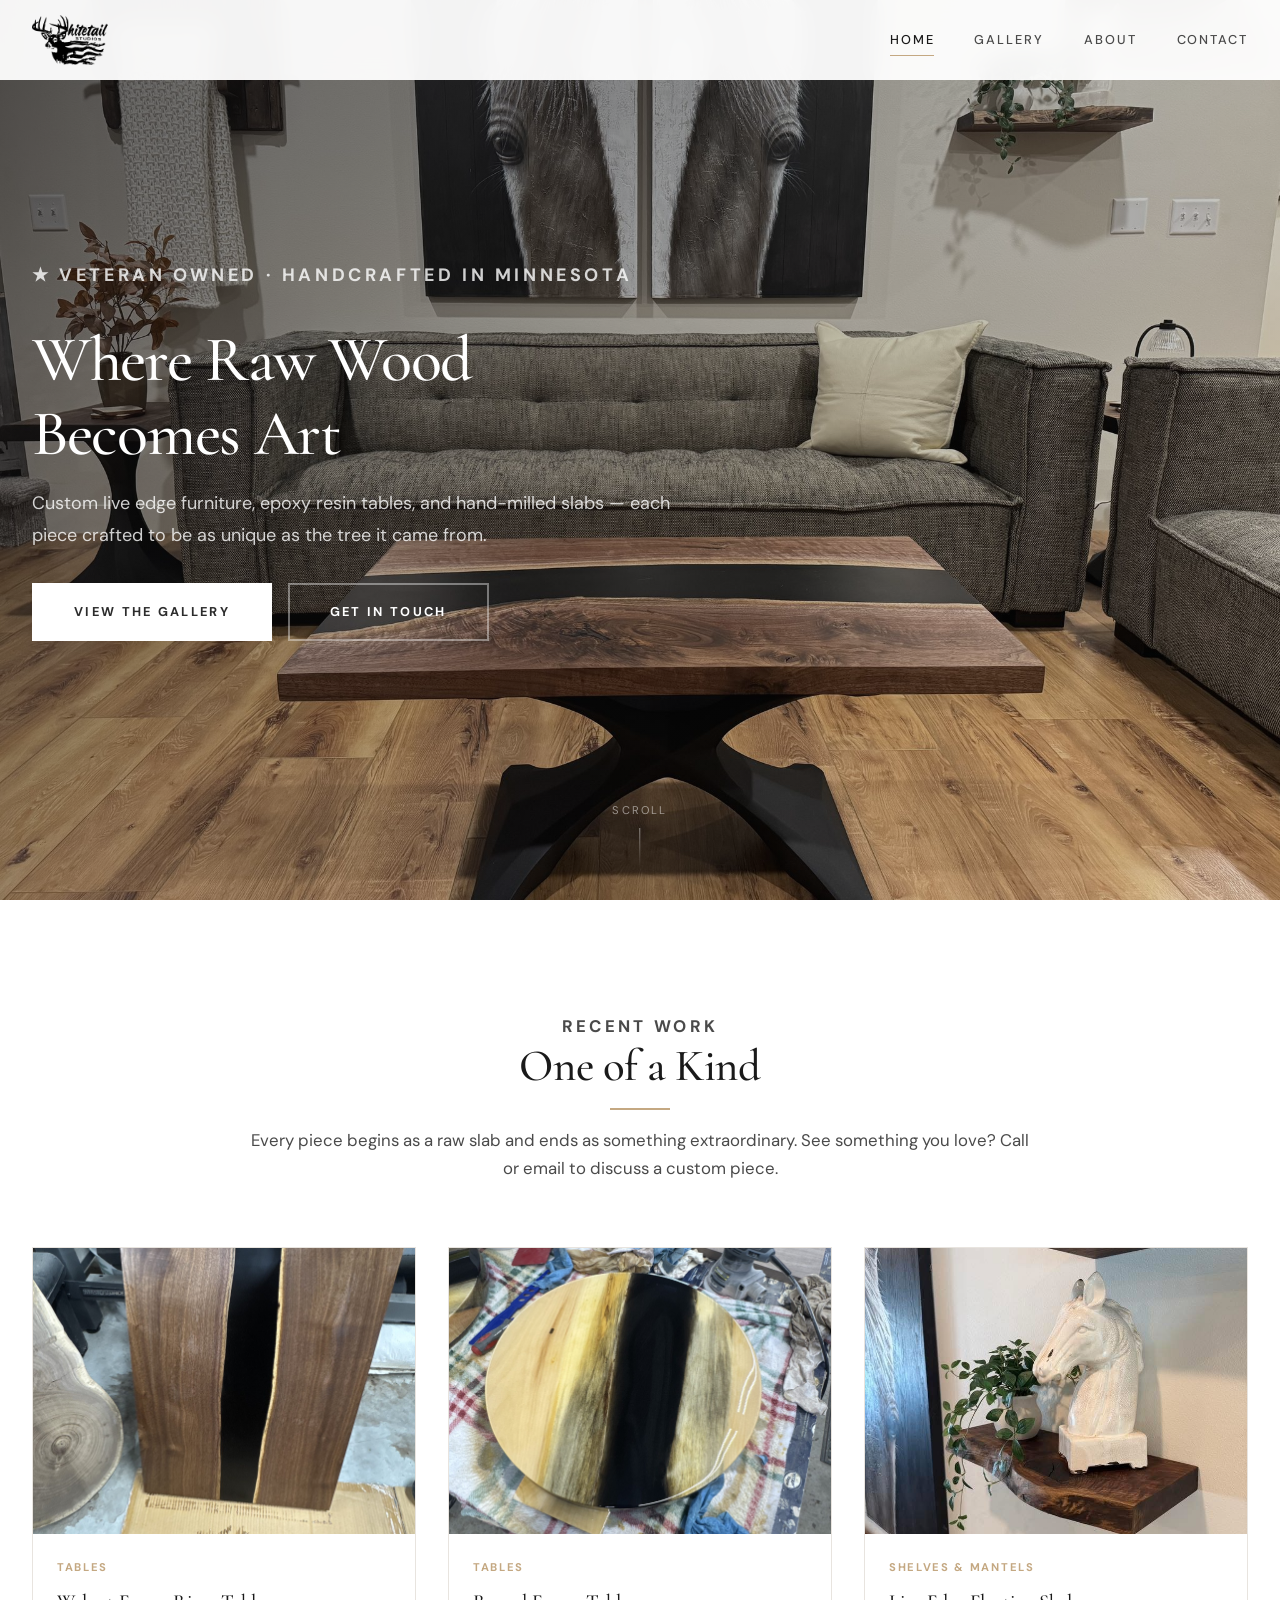
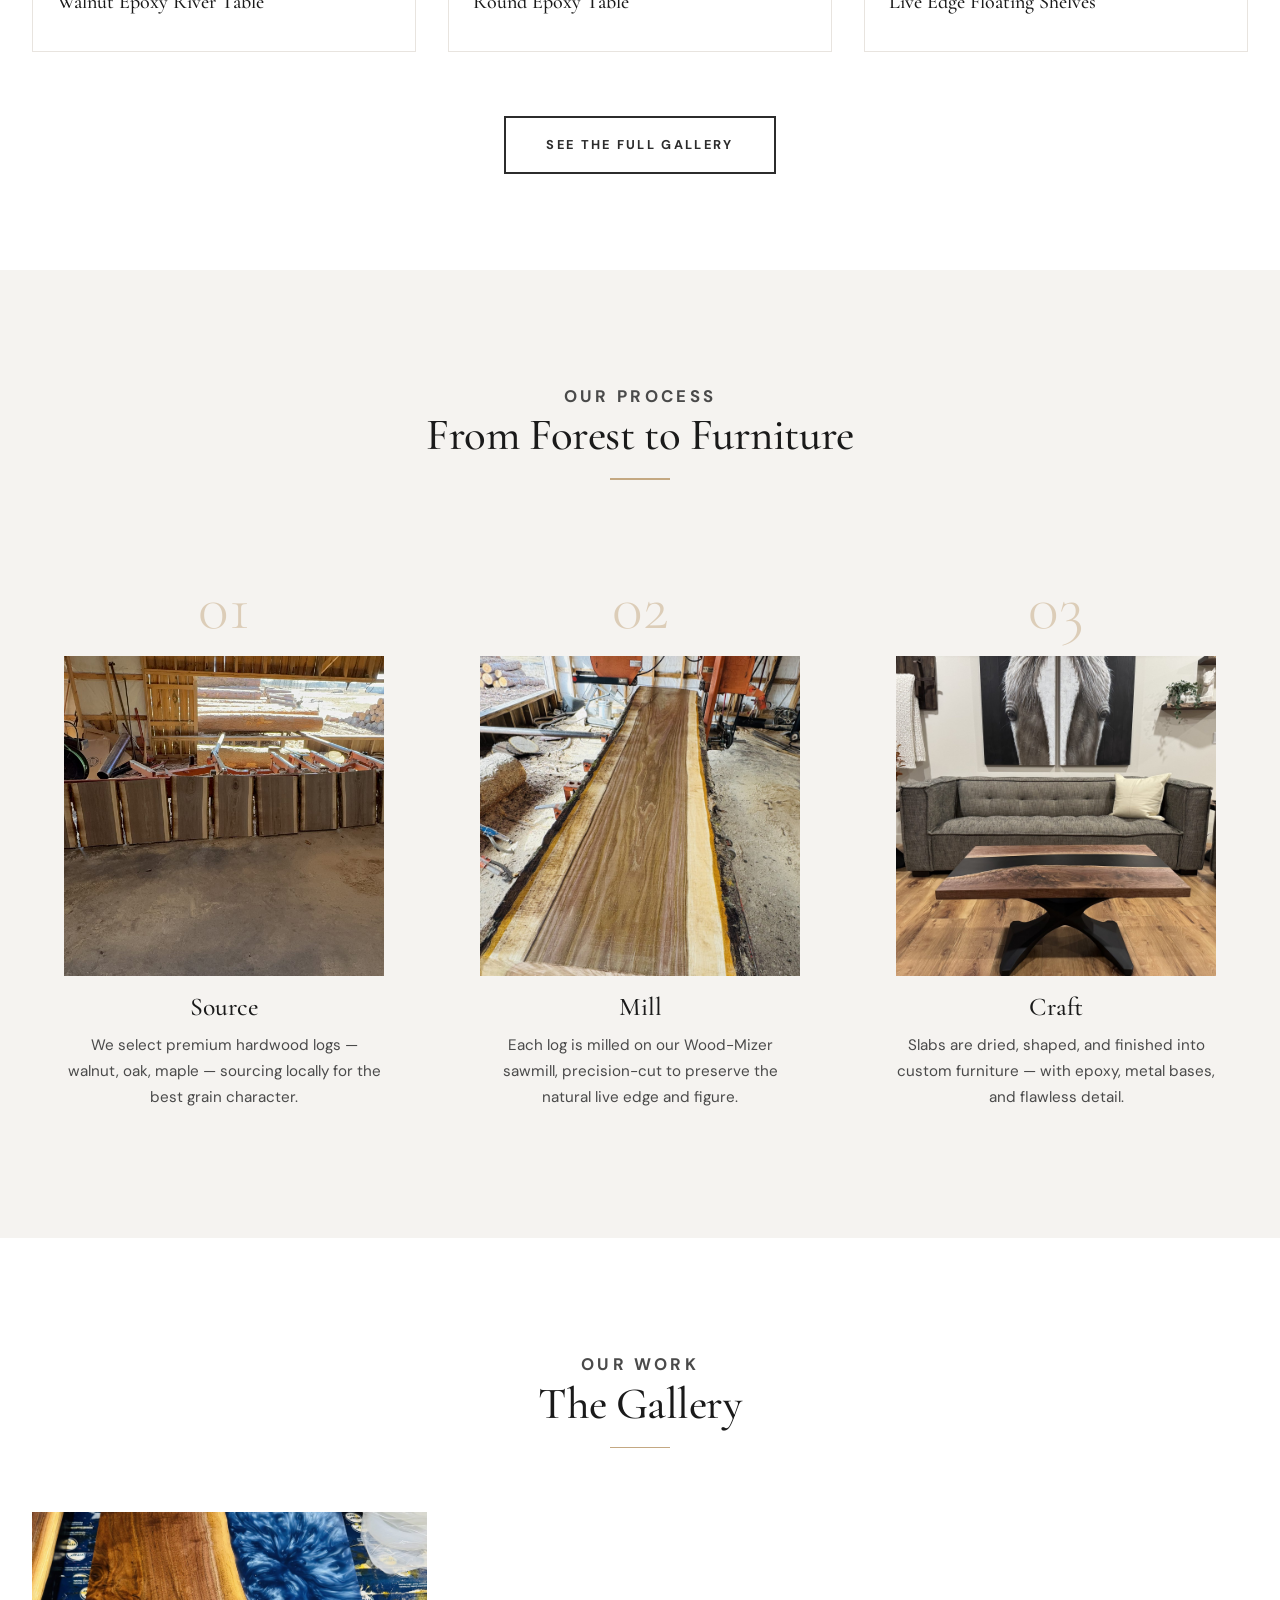
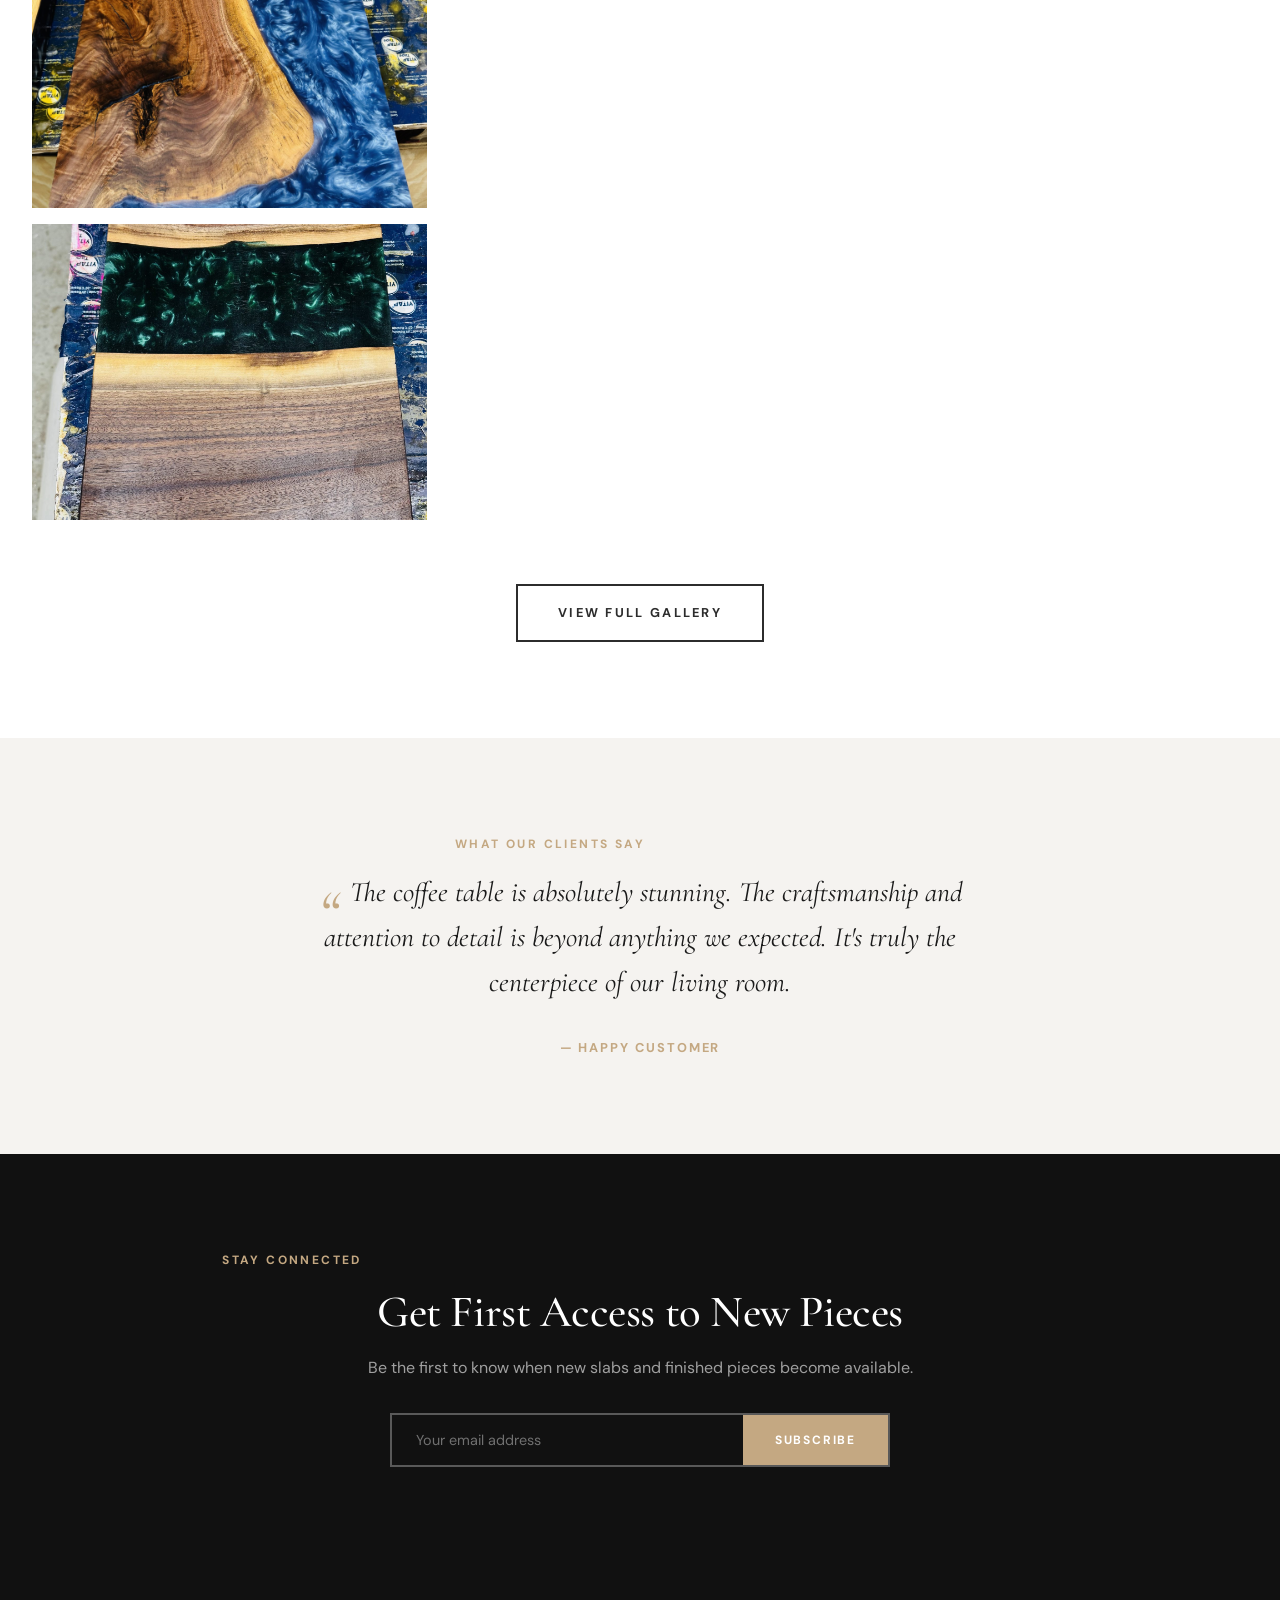
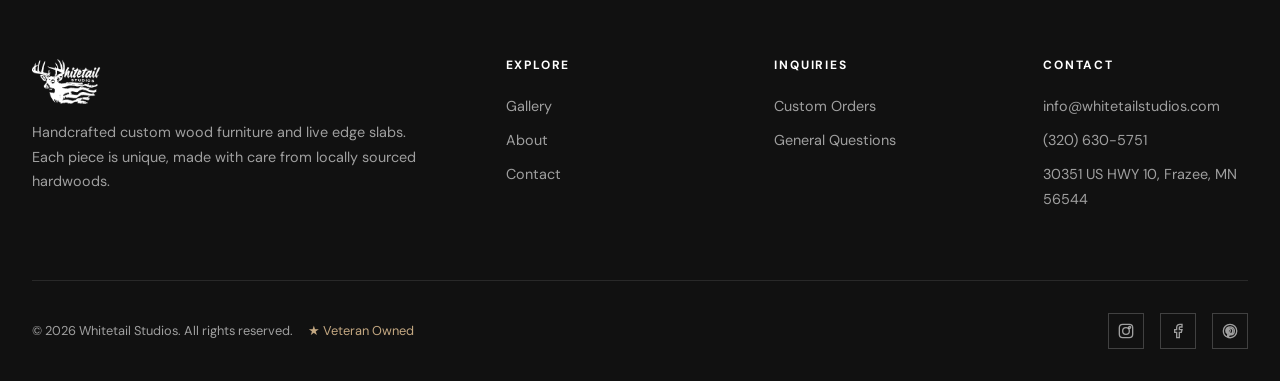
==== commit 422fe4d6: "Redesign gallery presentation: category filters + curated order Add a filter bar (All / Tables / Boa" ====
--- a/mockups/index.html
+++ b/mockups/index.html
@@ -31,10 +31,7 @@
   <!-- Hero -->
   <section class="hero">
     <div class="hero__image">
-      <video autoplay muted loop playsinline>
-        <source src="img/whitetal studios.mp4" type="video/mp4">
-      </video>
-      <img src="img/walnut-epoxy-coffee-table-living-room.jpg" alt="Walnut epoxy coffee table in modern living room" style="display:none;">
+      <img src="img/walnut-epoxy-coffee-table-living-room.jpg" alt="Walnut epoxy coffee table in a modern living room">
     </div>
     <div class="container">
       <div class="hero__content">
@@ -145,24 +142,24 @@
         <h2>The Gallery</h2>
         <div class="divider"></div>
       </div>
-      <div class="gallery-grid reveal">
-        <div class="gallery-item">
-          <img src="img/epoxy-resin-end-table-metal-base.jpg" alt="Epoxy resin end table">
-        </div>
-        <div class="gallery-item">
-          <img src="img/rustic-hand-hewn-fireplace-mantel.jpg" alt="Rustic fireplace mantel">
-        </div>
-        <div class="gallery-item">
-          <img src="img/round-live-edge-side-table-metal-base.jpg" alt="Round live edge side table">
-        </div>
-        <div class="gallery-item">
-          <img src="img/wood-rounds-cross-cut-tabletops.jpg" alt="Wood rounds for tabletops">
-        </div>
-        <div class="gallery-item">
-          <img src="img/walnut-end-table-metal-base-styled.jpg" alt="Walnut end table styled">
-        </div>
-        <div class="gallery-item">
-          <img src="img/round-epoxy-table-grey-resin.jpg" alt="Round epoxy table with grey resin">
+      <div class="gallery-grid--uniform reveal">
+        <div class="gallery-item">
+          <img src="img/gallery-29.jpg" alt="Blue epoxy river table" loading="lazy" decoding="async">
+        </div>
+        <div class="gallery-item">
+          <img src="img/gallery-05.jpg" alt="Aromatic red cedar dining table" loading="lazy" decoding="async">
+        </div>
+        <div class="gallery-item">
+          <img src="img/gallery-01.jpg" alt="Walnut charcuterie board with forged handles" loading="lazy" decoding="async">
+        </div>
+        <div class="gallery-item">
+          <img src="img/gallery-10.jpg" alt="Serving board with green epoxy" loading="lazy" decoding="async">
+        </div>
+        <div class="gallery-item">
+          <img src="img/gallery-36.jpg" alt="Round epoxy river table top" loading="lazy" decoding="async">
+        </div>
+        <div class="gallery-item">
+          <img src="img/gallery-39.jpg" alt="Serving board with burgundy epoxy" loading="lazy" decoding="async">
         </div>
       </div>
       <div style="text-align: center; margin-top: var(--space-lg);" class="reveal">
--- a/mockups/style.css
+++ b/mockups/style.css
@@ -586,7 +586,18 @@
   gap: 4px;
 }
 
+.gallery-grid--uniform {
+  display: grid;
+  grid-template-columns: repeat(3, 1fr);
+  gap: 1rem;
+}
+
+.gallery-grid--uniform .gallery-item {
+  aspect-ratio: 4/3;
+}
+
 .gallery-grid--masonry {
+  display: grid;
   grid-template-columns: repeat(3, 1fr);
   grid-auto-rows: 300px;
   gap: var(--space-xs);
@@ -716,6 +727,116 @@
 
 .lightbox__nav--prev { left: 2rem; }
 .lightbox__nav--next { right: 2rem; }
+
+/* --- Carousel --- */
+.carousel {
+  position: relative;
+  width: 100%;
+  max-width: var(--max-width);
+  margin: 0 auto;
+  padding: 0 var(--space-md);
+}
+
+.carousel__viewport {
+  overflow: hidden;
+  border-radius: 2px;
+}
+
+.carousel__track {
+  display: flex;
+  gap: 1rem;
+  transition: transform 0.6s var(--ease-out);
+}
+
+.carousel__item {
+  flex: 0 0 calc(33.333% - 0.667rem);
+  aspect-ratio: 4/3;
+  overflow: hidden;
+  position: relative;
+}
+
+.carousel__item img {
+  width: 100%;
+  height: 100%;
+  object-fit: cover;
+  transition: transform 0.6s var(--ease-out);
+}
+
+.carousel__item:hover img {
+  transform: scale(1.05);
+}
+
+.carousel__caption {
+  position: absolute;
+  bottom: 0;
+  left: 0;
+  right: 0;
+  padding: 1rem;
+  background: linear-gradient(180deg, transparent, rgba(0, 0, 0, 0.75));
+  color: white;
+  font-size: 0.8rem;
+  font-weight: 600;
+  text-transform: uppercase;
+  letter-spacing: 0.15em;
+}
+
+.carousel__nav {
+  display: flex;
+  justify-content: center;
+  gap: 1rem;
+  margin-top: var(--space-md);
+}
+
+.carousel__btn {
+  width: 48px;
+  height: 48px;
+  border: 1.5px solid var(--charcoal);
+  background: var(--white);
+  color: var(--charcoal);
+  cursor: pointer;
+  display: flex;
+  align-items: center;
+  justify-content: center;
+  transition: all 0.3s ease;
+  font-size: 1.25rem;
+}
+
+.carousel__btn:hover {
+  background: var(--charcoal);
+  color: var(--white);
+}
+
+.carousel__btn:disabled {
+  opacity: 0.3;
+  cursor: not-allowed;
+}
+
+.carousel__btn:disabled:hover {
+  background: var(--white);
+  color: var(--charcoal);
+}
+
+.carousel__counter {
+  display: flex;
+  align-items: center;
+  padding: 0 1rem;
+  font-size: 0.85rem;
+  font-weight: 500;
+  letter-spacing: 0.1em;
+  color: var(--body-text);
+}
+
+@media (max-width: 768px) {
+  .carousel__item {
+    flex: 0 0 calc(100% - 0rem);
+  }
+}
+
+@media (min-width: 769px) and (max-width: 1024px) {
+  .carousel__item {
+    flex: 0 0 calc(50% - 0.5rem);
+  }
+}
 
 /* --- Testimonials --- */
 .testimonial-slider {
